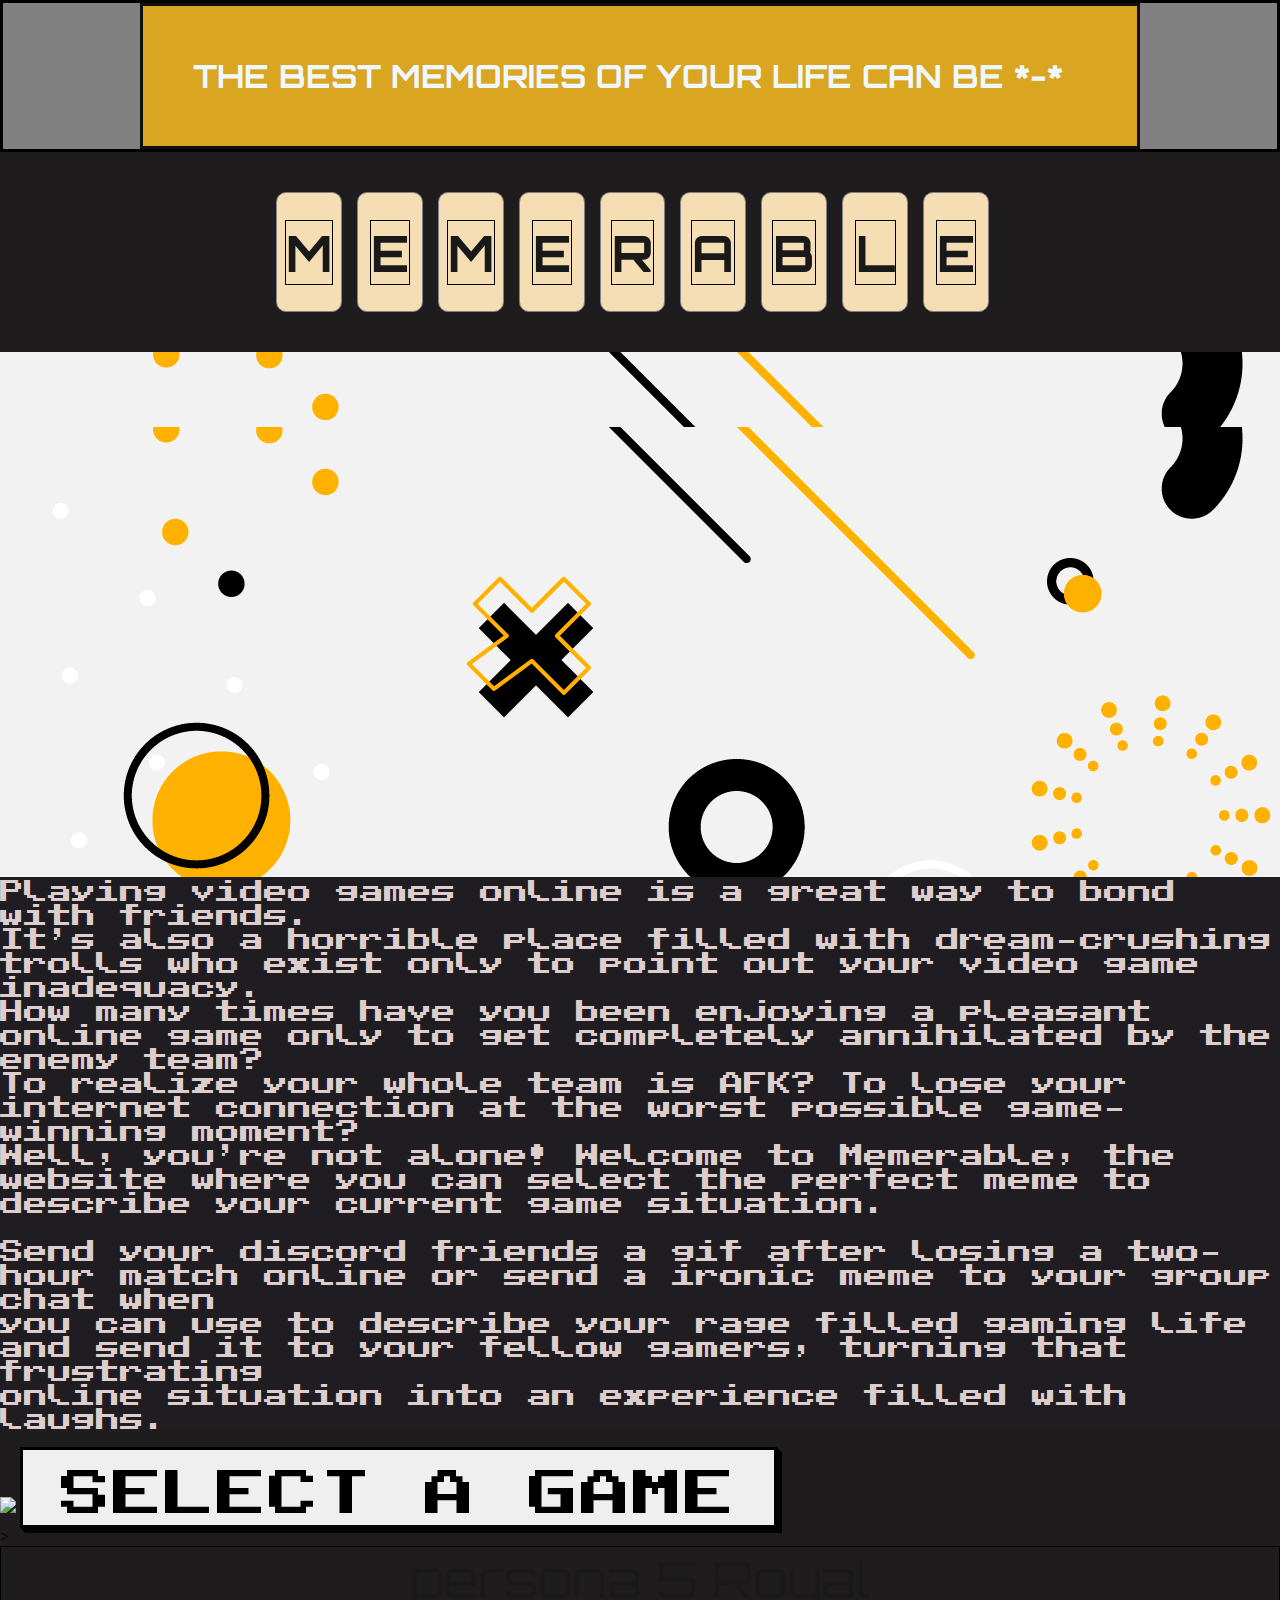
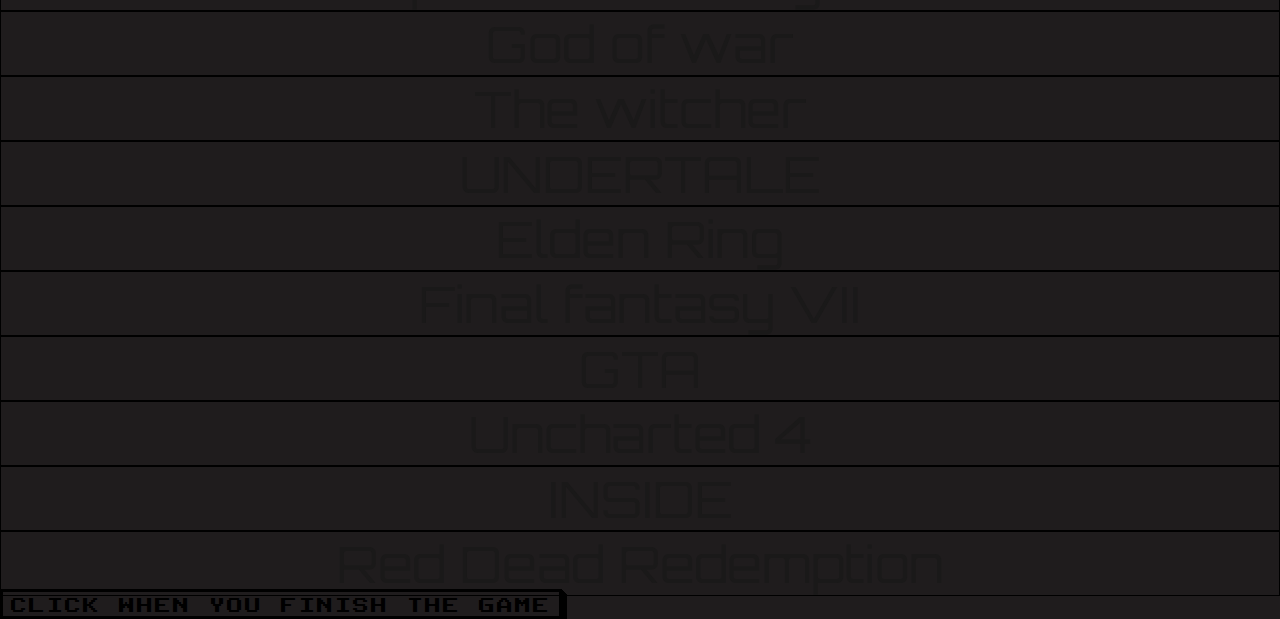
==== index.html @ d19f5b07 "css page 1" ====
<!DOCTYPE html>
<html lang="en">

<head>
    <meta charset="UTF-8">
    <meta http-equiv="X-UA-Compatible" content="IE=edge">
    <meta name="viewport" content="width=device-width, initial-scale=1.0">
    <title>Memerable</title>
    <link rel="stylesheet" href="https://cdn.jsdelivr.net/npm/foundation-sites@6.5.1/dist/css/foundation.min.css"
        integrity="sha256-1mcRjtAxlSjp6XJBgrBeeCORfBp/ppyX4tsvpQVCcpA= sha384-b5S5X654rX3Wo6z5/hnQ4GBmKuIJKMPwrJXn52ypjztlnDK2w9+9hSMBz/asy9Gw sha512-M1VveR2JGzpgWHb0elGqPTltHK3xbvu3Brgjfg4cg5ZNtyyApxw/45yHYsZ/rCVbfoO5MSZxB241wWq642jLtA=="
        crossorigin="anonymous">
    <link rel="reset" href="./Assets/CSS/reset.css">
    <link rel="stylesheet" href="./Assets/CSS/style.css">
    <style>
        @import url('https://fonts.googleapis.com/css2?family=Grape+Nuts&family=Nanum+Gothic+Coding&family=Orbitron&display=swap');
    </style>
</head>

<body>

    <!--Alejandra-->

    <header>
        <div class="inner-header">
            <h1 id="header-text">THE BEST MEMORIES OF YOUR LIFE CAN BE *-*</h1>

        </div>

        <div id="logo"></div>

    </header>

    <nav>
        <section class="flex-container">
            <div class="box">
                <li>M</li>
            </div>
            <div class="box">
                <li>E</li>
            </div>
            <div class="box">
                <li>M</li>
            </div>
            <div class="box">
                <li>E</li>
            </div>
            <div class="box">
                <li>R</li>
            </div>
            <div class="box">
                <li>A</li>
            </div>
            <div class="box">
                <li>B</li>
            </div>
            <div class="box">
                <li>L</li>
            </div>
            <div class="box">
                <li>E</li>
            </div>
        </section>


    </nav>



    <!--Header/quoet to live by-->
    <div class="grid-x" style="height: 75px;">
        <h5 class="cell auto"></h5>
    </div>

    <!-- diffent images of memes and diffrent quotes (change the images) change is not the same behavior as the las one-->
    <div class="grid-x expand-column-wrapper auto">
        <div class="column">
            <p class="expand-column-content" style="color: black;">Meme 1</p>
        </div>
        <div class="column">
            <p class="expand-column-content" style="color: black;">MEME 2</p>
        </div>
        <!--<div class="column">
            <p class="expand-column-content" style="color: black;">MEME 3</p>
        </div
        <div class="column">
            <p class="expand-column-content" style="color: BLACK;">MEME 4</p>
        </div-->
        <div class="column">
            <p class="expand-column-content" style="color: black;">MEME 5</p>
        </div>
    </div>

    <div class="introduction-container">
         <!--Explanation of the game-->

         <p align="left">Playing video games online is a great way to bond with friends. <br>
            It’s also a horrible place filled with dream-crushing trolls who exist only to point out your video game inadequacy. 
            <br>
            How many times have you been enjoying a pleasant online game only to get completely annihilated by the enemy team?
            <br> 
            To realize your whole team is AFK? To lose your internet connection at the worst possible game-winning moment? 
            <br>
            Well, you’re not alone! Welcome to Memerable, the website where you can select the perfect meme to describe your current game situation. <br>
            
            <br>
            Send your discord friends a gif after losing a two-hour match online or send a ironic meme to your group chat when <br>
            you can use to describe your rage filled gaming life and send it to your fellow gamers, turning that frustrating <br>
            online situation into an experience filled with laughs. </p>
    </div>  

    <br>




    <!--Bottom section where the image will be display, selecte the game and button to take you to the other html -->
    <div class="media-object stack-for-small">
        <div class="media-object-section">
            <div class="thumnail">
                <!--This is where the img will be display-->
                <div class="imgGame"></div>
                <img src="https://via.placeholder.com/650">
                <button type="button" class="hollow button" data-toggle="offCanvasRight1">Select a Game</button
            </div>
        </div>

        <div class="media-object-section">
            <!-- to select the game off-canvas-->

            >
            <div class="cell">
                <div class="off-canvas-wrapper">
                    <div class="off-canvas position-right" id="offCanvasRight1" data-off-canvas>
                        <!--List of games-->
                        <ul>
                            <li class="persona-5-Royal">persona 5 Royal</li>
                            <li class="God-of-war">God of war</li>
                            <li class="The-witcher">The witcher</li>
                            <li class="UNDERTALE">UNDERTALE</li>
                            <li class="Elden-Ring ">Elden Ring</li>
                            <li class="Final-fantasy VII">Final fantasy VII</li>
                            <li class="GTA">GTA</li>
                            <li class="Uncharted-4">Uncharted 4</li>
                            <li class="INSIDE">INSIDE</li>
                            <li class="Red-Dead-Redemption">Red Dead Redemption</li>
                        </ul>
                    </div>
                </div>
            </div>
           
            <!--Button to other Html-->
            <a class="button-small-expanded" clahref="#" href="page2.html">Click when you finish the game</a>
        </div>
    </div>




    <!--<img src="madcat.jpg" alt="A mad cat playing video games" width="128" height="128">-->

    <script src="./Assets/JS/memerable.js"></script>
</body>

</html>
---- Assets/CSS/style.css ----
*,
*:before,
*:after{
    padding: 0;
    margin: 0;
    box-sizing: border-box;

}
/*
img{
    border-radius: 50%;
    height: 130px;
    margin: -66px 0 22px 0;
    vertical-align: top;
    padding: 10px;
    
}*/

@font-face {
  font-family: myfont;
  src: url(../Fonts/PublicPixel-0W5Kv.ttf);

}
body{
  background-color: rgb(31, 28, 29);
  background-repeat: repeat;
  margin: 0;
  
}

header{
    display: flex;
    width: 100%;
    height: 100%;
    background-color:grey;
    border: black solid;
    
}

.inner-header{
    background-color: goldenrod;
    margin: auto;
    display: flex;
    height: 60%;
    width: 1000px;
    border: rgb(17, 16, 16) solid;
}
#header-text{
    color: aliceblue;
    font-family: orbitron;
    font-size: xx-large;
    flex-wrap: nowrap;
    display: flex;
    align-items: center;
    justify-content: space-evenly;
    margin: 50px;
    

}

#header:hover{
    color: aqua;

}

    li{
    color: rgb(26, 25, 25);
    font-family: orbitron;
    display: flex;
    align-items:center;
    justify-content: center;
    font-size: 50px;
    text-align: center;
    border: 1px solid black ;
    
}

li:hover{
    color: greenyellow;
}


  
  .background {
    width: 100vw;
    height: 100vh;
    background: #3E1E68;
  }
  
  .flex-container{
      display: flex;
      flex-direction: row;
      flex-wrap:nowrap;
      padding: 20px;
      width: 60%;
      margin: 20px 20%;
      justify-content: space-evenly;
      align-content: center;


  }

  .box{
      border: 1px solid #838087;
      background-color:wheat;
      color: black;
      font-family: orbitron;
      font-weight: bolder;
      width: 120px;
      height: 120px;
      text-align: center;
      display: flex;
      margin-right: 15px;
      border-radius:  10px;
      align-items: center;
      justify-content: center;


  }
 /*Alejandra*/

 
    
 

 .btn-begin-text{
     font-family: Nanum Gothic Coding;
     font-size: 30px;
     text-decoration: none;
     height: 20vh;
     width: 20%;
     height: 60%;
     background: none;
     display: flex;
     justify-content: center;
     
     margin: auto;
    height: none;
     border: 1px solid rgb(15, 14, 14);
     border-radius: 30px;
     padding: 10px;
     position: bottom;
    

 }

 #btn-begin {
    font-family: orbitron;
    font-size: x-large;
    margin-bottom: 2rem;
    text-align: left;
    align-items:left;
    margin: auto;
    height: 15vh;
    display: flex;
    align-items: center;
  
    font-weight: bolder;
    text-align: center;
    display: flex;
    margin-right: 40px;
    border-radius:  40px;
    border: 1px  black;
  
    position: inherit;
   
   
 }
 
a{
    color: rgb(20, 18, 18);
}
/*Alejandra*/

.product-feature-section-headline1 {
    font-family: orbitron;
    font-size: xx-large;
    margin-bottom: 2rem;
    text-align: left;
    align-items:left;
    margin: auto;
    height: 15vh;
    display: flex;
    align-items: center;
  
    font-weight: bolder;
    text-align: center;
    display: flex;
    margin-right: 40px;
    border-radius:  40px;
    border: 0.5px solid black;
    padding: 10px;
   
    
  }

  .button-rounded-hover {
    border: 0;
    border-radius: 12px;
    padding: 2rem 3rem;
    text-transform: uppercase;
    position: relative;
    overflow: hidden;
    font-size: 1rem;
    letter-spacing: 2px;
    transition: all 0.35s ease;
    -webkit-transform: translateZ(0);
            transform: translateZ(0);
  }

  .button-rounded-hover:before {
    border: 1px solid #838087;
    background-color:wheat;
    color: pink;
    font-family: Nanum Gothic Coding;
    font-weight: bolder;
    width: 120px;
    height: 120px;
    text-align: center;
    display: flex;
    margin-right: 15px;
    border-radius:  10px;
    align-items: center;
    justify-content: center;
  }
           
  
  .button-rounded-hover:after {
    position: absolute;
    top: 0px;
    bottom: 0px;
    left: 0px;
    right: 0px;
    border: 10px floralwhite;
    content: '';
    border-radius: 10px;
    
  }

  .button-rounded-hover:hover:after{
    content: "";
    position: absolute;
    background-color: rgb(215, 205, 212);
    height: 3px;
    width: 100%;
    left: 0;
    bottom: -10px;
    transition: 0.3s;

  } /*Alejandra*/

  
  
  .button-rounded-hover:hover,
  .button-rounded-hover:focus {
    background-color: rgb(18, 16, 16);
  }
  
  .button-rounded-hover:hover::before,
  .button-rounded-hover:focus::before {
    -webkit-transform: translateX(0%);
        -ms-transform: translateX(0%);
            transform: translateX(0%);
    opacity: 0.25;
  }
  
  
.product-feature-section {
    padding: 5rem;
    
  }
  
  .product-feature-section-outer {
    display: -webkit-flex;
    display: -ms-flexbox;
    display: flex;
    max-width: 100%;
    margin: 0 auto;
    -webkit-flex-direction: column;
        -ms-flex-direction: column;
            flex-direction: column;
  }
  
  @media print, screen and (min-width: 40em) {
    .product-feature-section-outer {
      max-width: 75%;
    }
  
 }
  .product-feature-section-headline {
    font-family: orbitron;
    font-size: xx-large;
    margin-bottom: 2rem;
    text-align: left;
    align-items:left;
    margin: auto;
    height: 15vh;
    display: flex;
    align-items: center;
  
    font-weight: bolder;
    text-align: center;
    display: flex;
    margin-right: 40px;
    border-radius:  40px;
    border: 0.5px solid black;
    padding: 10px;
   
    
  }

  .product-feature-section-feature {
    display: -webkit-flex;
    display: -ms-flexbox;
    display: flex;
    -webkit-align-items: flex-start;
        -ms-flex-align: start;
            align-items: flex-start;
    padding: 1rem;
    -webkit-flex: 1 0 50%;
        -ms-flex: 1 0 50%;
            flex: 1 0 50%;
    -webkit-justify-content: flex-start;
        -ms-flex-pack: start;
            justify-content: flex-start;
    -webkit-flex-direction: column;
        -ms-flex-direction: column;
            flex-direction: column;
        
        
        
        
        }


        .button-rounded-hover {
            border: 0;
            border-radius: 12px;
            padding: 2rem 3rem;
            text-transform: uppercase;
            position: relative;
            overflow: hidden;
            font-size: 1rem;
            letter-spacing: 2px;
            transition: all 0.35s ease;
            -webkit-transform: translateZ(0);
                    transform: translateZ(0);
          }
          
          .button-rounded-hover:before {
            border: 1px solid #838087;
            background-color:wheat;
            color: pink;
            font-family: Nanum Gothic Coding;
            font-weight: bolder;
            width: 120px;
            height: 120px;
            text-align: center;
            display: flex;
            margin-right: 15px;
            border-radius:  10px;
            align-items: center;
            justify-content: center;
          }
                   
          
          
          .button-rounded-hover:after {
            position: absolute;
            top: 0px;
            bottom: 0px;
            left: 0px;
            right: 0px;
            border: 10px floralwhite;
            content: '';
            border-radius: 10px;
            
          }
        
          .button-rounded-hover:hover:after{
            content: "";
            position: absolute;
            background-color: rgb(215, 205, 212);
            height: 3px;
            width: 100%;
            left: 0;
            bottom: -10px;
            transition: 0.3s;
        
          } /*Alejandra*/
        
          
          
          .button-rounded-hover:hover,
          .button-rounded-hover:focus {
            background-color: rgb(18, 16, 16);
          }
          
          .button-rounded-hover:hover::before,
          .button-rounded-hover:focus::before {
            -webkit-transform: translateX(0%);
                -ms-transform: translateX(0%);
                    transform: translateX(0%);
            opacity: 0.25;
          }
          
          
        .product-feature-section {
            padding: 5rem;
            
          }
          
          .product-feature-section-outer {
            display: -webkit-flex;
            display: -ms-flexbox;
            display: flex;
            max-width: 100%;
            margin: 0 auto;
            -webkit-flex-direction: column;
                -ms-flex-direction: column;
                    flex-direction: column;
          }
          
          @media print, screen and (min-width: 40em) {
            .product-feature-section-outer {
              max-width: 75%;
            }
          
         }
          .product-feature-section-headline {
            font-family: orbitron;
            font-size: xx-large;
            margin-bottom: 2rem;
            text-align: left;
            align-items:left;
            margin: auto;
            height: 15vh;
            display: flex;
            align-items: center;
          
            font-weight: bolder;
            text-align: center;
            display: flex;
            margin-right: 40px;
            border-radius:  40px;
            border: 0.5px solid black;
            padding: 10px;
           
            
          }
          
          /*.product-feature-section-inner {
            display: -webkit-flex;
            display: -ms-flexbox;
            display: flex;
            -webkit-flex-wrap: wrap;
                -ms-flex-wrap: wrap;
                    flex-wrap: wrap;
            -webkit-justify-content: center;
                -ms-flex-pack: center;
                    justify-content: center;
          }*/ /*Alejandra*/
          
          .product-feature-section-feature {
            display: -webkit-flex;
            display: -ms-flexbox;
            display: flex;
            -webkit-align-items: flex-start;
                -ms-flex-align: start;
                    align-items: flex-start;
            padding: 1rem;
            -webkit-flex: 1 0 50%;
                -ms-flex: 1 0 50%;
                    flex: 1 0 50%;
            -webkit-justify-content: flex-start;
                -ms-flex-pack: start;
                    justify-content: flex-start;
            -webkit-flex-direction: column;
                -ms-flex-direction: column;
                    flex-direction: column;
          }
          
          /*.product-feature-section-feature.top-left {
            border-right: 1px solid goldenrod;
            border-bottom: 1px solid goldenrod;
          }
          
          .product-feature-section-feature.top-right {
            border-bottom: 1px solid goldenrod;
          }
          
          .product-feature-section-feature.bottom-left {
            border-right: 1px solid goldenrod;
          }*/ /*Alejandra*/
          
          .product-feature-section-feature .feature-title {
            margin-bottom: 0;
            line-height: 16px;
            font-size: 20rem;
          }
          
          .product-feature-section-feature .feature-desc {
            margin-bottom: 0;
          }
          
          .product-feature-section-feature .fa {
            margin-right: 1.25rem;
            font-size: 2rem;
          }
          
          @media print, screen and (min-width: 40em) {
            .product-feature-section-feature {
              padding: 2rem;
              -webkit-flex: 1 0 50%;
                  -ms-flex: 1 0 50%;
                      flex: 1 0 50%;
              -webkit-justify-content: flex-start;
                  -ms-flex-pack: start;
                      justify-content: flex-start;
              -webkit-flex-direction: row;
                  -ms-flex-direction: row;
                      flex-direction: row;
            }
          }
          
         
          
          .text-button{
            font-family: Nanum Gothic Coding;
            font-size: 30px;
            text-align: center;
            margin: 4px 10px;
            
          }
        /*
         #cat-img{
           
           border-radius: 50%;
           height: 130px;
           margin: -66px 0 22px 0;
           vertical-align: top;
           padding: 10px;
           
         }*/
         
          

  
/* expanding hover colums */

.expand-column-wrapper {
  height: 50vh;
  max-width: 100%;
}

.expand-column-wrapper .column {
  padding: 1rem;
  transition: all 0.5s ease-in-out;
  display: -webkit-flex;
  display: -ms-flexbox;
  display: flex;
  -webkit-align-items: center;
      -ms-flex-align: center;
          align-items: center;
  -webkit-justify-content: center;
      -ms-flex-pack: center;
          justify-content: center;
}

.expand-column-wrapper .column:hover {
  -webkit-flex-basis: 40%;
      -ms-flex-preferred-size: 40%;
          flex-basis: 40%;
}

.expand-column-wrapper .column:hover .expand-column-content {
  opacity: 1;
}

.expand-column-wrapper .expand-column-content {
  color: #fefefe;
  font-weight: bold;
  opacity: 0;
  transition: all 0.5s ease-in-out;
}

@media screen and (max-width: 39.9375em) {
  .expand-column-wrapper {
    -webkit-flex-direction: column;
        -ms-flex-direction: column;
            flex-direction: column;
  }
}

.grid-x {
 
  size: 10px;
  background-image: url(../Images/3506328.jpg);
  justify-content:space-around;
}

.expand-column-wrapper .column:nth-of-type(1) {
  background: url("https://media4.giphy.com/media/kC5QpJdTycS0pLOTVN/giphy.gif?cid=ecf05e47rfqb63o8kizlgjhi0l0vjt71y5bh1sydjo5qasuw&rid=giphy.gif&ct=s") center center no-repeat;
  height: 50vh;
  background-size: cover;
  padding: 5%;
  
  
}

.expand-column-wrapper .column:nth-of-type(2) {
  background: url("https://media4.giphy.com/media/0iTtULi8IsCctlQVrp/giphy.gif?cid=ecf05e474dae6j1s20wbo76upnhwe6itq8eoi2b65uzki6i9&rid=giphy.gif&ct=") center center no-repeat;
  height: 50vh;
  background-size: cover;
  padding: 5%;
  
}

.expand-column-wrapper .column:nth-of-type(3) {
  background: url("https://media4.giphy.com/media/kC5QpJdTycS0pLOTVN/giphy.gif?cid=ecf05e47rfqb63o8kizlgjhi0l0vjt71y5bh1sydjo5qasuw&rid=giphy.gif&ct=s") center center no-repeat;
  height: 50vh;
  background-size: cover;
  padding: 5%;
}

.expand-column-wrapper .column:nth-of-type(4) {
  background: url("https://media4.giphy.com/media/0iTtULi8IsCctlQVrp/giphy.gif?cid=ecf05e474dae6j1s20wbo76upnhwe6itq8eoi2b65uzki6i9&rid=giphy.gif&ct=s") center center no-repeat;
  height: 50vh;
  background-size: cover;
  padding: 5%;
}

.expand-column-wrapper .column:nth-of-type(5) {
  background: url("https://media4.giphy.com/media/kC5QpJdTycS0pLOTVN/giphy.gif?cid=ecf05e47rfqb63o8kizlgjhi0l0vjt71y5bh1sydjo5qasuw&rid=giphy.gif&ct=s") center center no-repeat;
  height: 50vh;
  background-size: cover;
  
  padding: 5%;
  
}


.introduction-container{
  font-family: myfont;
  color: #ddcdcd;
  background-color: #1f1c22;
  justify-content: center;
  font-size: x-large;

}




/* CSS "SELECT A GAME" btn*/
.hollow {
  font-family: myfont;
  font-size: 50px;
  letter-spacing: 2px;
  text-decoration: none;
  text-transform: uppercase;
  color: #000;
  cursor: pointer;
  border: 3px solid;
  padding: 0.25em 0.5em;
  box-shadow: 1px 1px 0px 0px, 2px 2px 0px 0px, 3px 3px 0px 0px, 4px 4px 0px 0px, 5px 5px 0px 0px;
  position: relative;
  user-select: none;
  -webkit-user-select: none;
  touch-action: manipulation;
}

.hollow:active {
  box-shadow: 0px 0px 0px 0px;
  top: 5px;
  left: 5px;
}

@media (min-width: 768px) {
  .hollow  {
    padding: 0.25em 0.75em;
  }
}

.button-small-expanded {
  font-family: myfont;
  font-size: 16px;
  letter-spacing: 2px;
  text-decoration: none;
  text-transform: uppercase;
  color: #000;
  cursor: pointer;
  border: 3px solid;
  padding: 0.25em 0.5em;
  box-shadow: 1px 1px 0px 0px, 2px 2px 0px 0px, 3px 3px 0px 0px, 4px 4px 0px 0px, 5px 5px 0px 0px;
  position: relative;
  user-select: none;
  -webkit-user-select: none;
  touch-action: manipulation;
}

.hollow:active {
  box-shadow: 0px 0px 0px 0px;
  top: 5px;
  left: 5px;
}

@media (min-width: 768px) {
  .hollow  {
    padding: 0.25em 0.75em;
  }
}
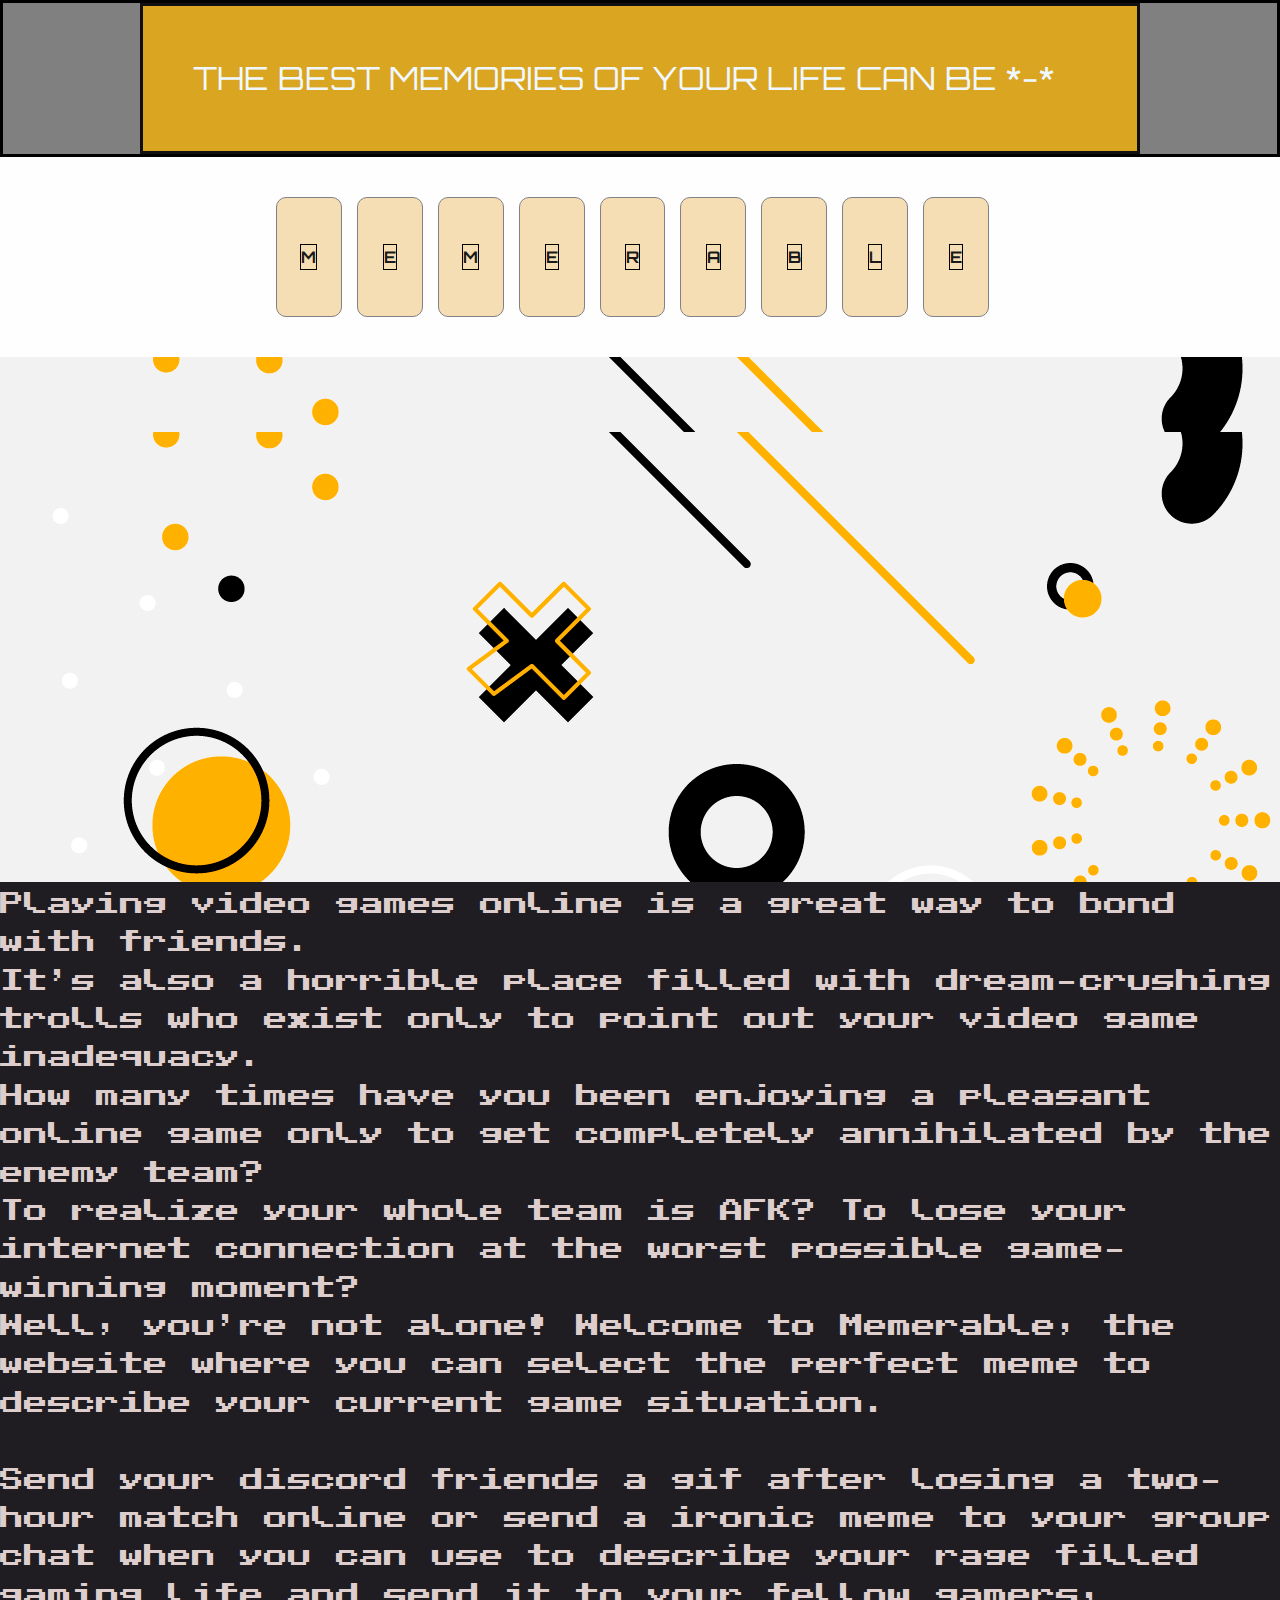
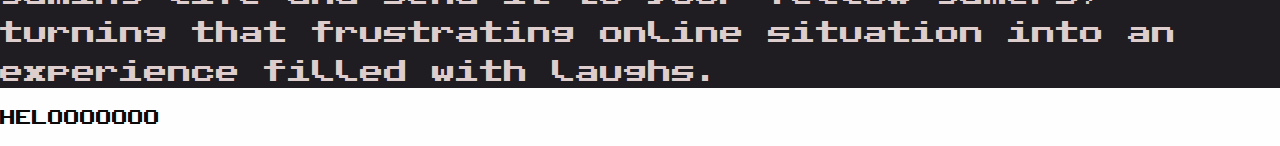
==== commit 64c03a7d: "changing the page 1HTML" ====
--- a/index.html
+++ b/index.html
@@ -6,11 +6,9 @@
     <meta http-equiv="X-UA-Compatible" content="IE=edge">
     <meta name="viewport" content="width=device-width, initial-scale=1.0">
     <title>Memerable</title>
-    <link rel="stylesheet" href="https://cdn.jsdelivr.net/npm/foundation-sites@6.5.1/dist/css/foundation.min.css"
-        integrity="sha256-1mcRjtAxlSjp6XJBgrBeeCORfBp/ppyX4tsvpQVCcpA= sha384-b5S5X654rX3Wo6z5/hnQ4GBmKuIJKMPwrJXn52ypjztlnDK2w9+9hSMBz/asy9Gw sha512-M1VveR2JGzpgWHb0elGqPTltHK3xbvu3Brgjfg4cg5ZNtyyApxw/45yHYsZ/rCVbfoO5MSZxB241wWq642jLtA=="
-        crossorigin="anonymous">
     <link rel="reset" href="./Assets/CSS/reset.css">
     <link rel="stylesheet" href="./Assets/CSS/style.css">
+    <link rel="stylesheet" href="./Assets/CSS/Foundationcss/foundation.css">
     <style>
         @import url('https://fonts.googleapis.com/css2?family=Grape+Nuts&family=Nanum+Gothic+Coding&family=Orbitron&display=swap');
     </style>
@@ -23,11 +21,8 @@
     <header>
         <div class="inner-header">
             <h1 id="header-text">THE BEST MEMORIES OF YOUR LIFE CAN BE *-*</h1>
-
         </div>
-
         <div id="logo"></div>
-
     </header>
 
     <nav>
@@ -60,8 +55,6 @@
                 <li>E</li>
             </div>
         </section>
-
-
     </nav>
 
 
@@ -74,19 +67,13 @@
     <!-- diffent images of memes and diffrent quotes (change the images) change is not the same behavior as the las one-->
     <div class="grid-x expand-column-wrapper auto">
         <div class="column">
-            <p class="expand-column-content" style="color: black;">Meme 1</p>
+            <p class="expand-column-content" style="color: black;"></p>
         </div>
         <div class="column">
-            <p class="expand-column-content" style="color: black;">MEME 2</p>
+            <p class="expand-column-content" style="color: black;"></p>
         </div>
-        <!--<div class="column">
-            <p class="expand-column-content" style="color: black;">MEME 3</p>
-        </div
         <div class="column">
-            <p class="expand-column-content" style="color: BLACK;">MEME 4</p>
-        </div-->
-        <div class="column">
-            <p class="expand-column-content" style="color: black;">MEME 5</p>
+            <p class="expand-column-content" style="color: black;"></p>
         </div>
     </div>
 
@@ -103,62 +90,24 @@
             Well, you’re not alone! Welcome to Memerable, the website where you can select the perfect meme to describe your current game situation. <br>
             
             <br>
-            Send your discord friends a gif after losing a two-hour match online or send a ironic meme to your group chat when <br>
-            you can use to describe your rage filled gaming life and send it to your fellow gamers, turning that frustrating <br>
+            Send your discord friends a gif after losing a two-hour match online or send a ironic meme to your group chat when 
+            you can use to describe your rage filled gaming life and send it to your fellow gamers, turning that frustrating 
             online situation into an experience filled with laughs. </p>
     </div>  
 
-    <br>
+   
+    <p style="font-family: myfont;">HELOOOOOOO</p>
+
+
+        
 
 
 
 
-    <!--Bottom section where the image will be display, selecte the game and button to take you to the other html -->
-    <div class="media-object stack-for-small">
-        <div class="media-object-section">
-            <div class="thumnail">
-                <!--This is where the img will be display-->
-                <div class="imgGame"></div>
-                <img src="https://via.placeholder.com/650">
-                <button type="button" class="hollow button" data-toggle="offCanvasRight1">Select a Game</button
-            </div>
-        </div>
+    <script src="./Assets/JS/vendor/jquery.js"></script>
+    <script src="./Assets/JS/vendor/what-input.js"></script>
+    <script src="./Assets/JS/vendor/foundation.js"></script> 
+    <script src="./Assets/JS/memerable.js"></script>
 
-        <div class="media-object-section">
-            <!-- to select the game off-canvas-->
-
-            >
-            <div class="cell">
-                <div class="off-canvas-wrapper">
-                    <div class="off-canvas position-right" id="offCanvasRight1" data-off-canvas>
-                        <!--List of games-->
-                        <ul>
-                            <li class="persona-5-Royal">persona 5 Royal</li>
-                            <li class="God-of-war">God of war</li>
-                            <li class="The-witcher">The witcher</li>
-                            <li class="UNDERTALE">UNDERTALE</li>
-                            <li class="Elden-Ring ">Elden Ring</li>
-                            <li class="Final-fantasy VII">Final fantasy VII</li>
-                            <li class="GTA">GTA</li>
-                            <li class="Uncharted-4">Uncharted 4</li>
-                            <li class="INSIDE">INSIDE</li>
-                            <li class="Red-Dead-Redemption">Red Dead Redemption</li>
-                        </ul>
-                    </div>
-                </div>
-            </div>
-           
-            <!--Button to other Html-->
-            <a class="button-small-expanded" clahref="#" href="page2.html">Click when you finish the game</a>
-        </div>
-    </div>
-
-
-
-
-    <!--<img src="madcat.jpg" alt="A mad cat playing video games" width="128" height="128">-->
-
-    <script src="./Assets/JS/memerable.js"></script>
 </body>
-
 </html>--- a/Assets/CSS/style.css
+++ b/Assets/CSS/style.css
@@ -6,15 +6,6 @@
     box-sizing: border-box;
 
 }
-/*
-img{
-    border-radius: 50%;
-    height: 130px;
-    margin: -66px 0 22px 0;
-    vertical-align: top;
-    padding: 10px;
-    
-}*/
 
 @font-face {
   font-family: myfont;
@@ -118,10 +109,6 @@
 
   }
  /*Alejandra*/
-
- 
-    
- 
 
  .btn-begin-text{
      font-family: Nanum Gothic Coding;
@@ -249,8 +236,6 @@
 
   } /*Alejandra*/
 
-  
-  
   .button-rounded-hover:hover,
   .button-rounded-hover:focus {
     background-color: rgb(18, 16, 16);
@@ -449,17 +434,7 @@
             
           }
           
-          /*.product-feature-section-inner {
-            display: -webkit-flex;
-            display: -ms-flexbox;
-            display: flex;
-            -webkit-flex-wrap: wrap;
-                -ms-flex-wrap: wrap;
-                    flex-wrap: wrap;
-            -webkit-justify-content: center;
-                -ms-flex-pack: center;
-                    justify-content: center;
-          }*/ /*Alejandra*/
+    
           
           .product-feature-section-feature {
             display: -webkit-flex;
@@ -480,18 +455,6 @@
                     flex-direction: column;
           }
           
-          /*.product-feature-section-feature.top-left {
-            border-right: 1px solid goldenrod;
-            border-bottom: 1px solid goldenrod;
-          }
-          
-          .product-feature-section-feature.top-right {
-            border-bottom: 1px solid goldenrod;
-          }
-          
-          .product-feature-section-feature.bottom-left {
-            border-right: 1px solid goldenrod;
-          }*/ /*Alejandra*/
           
           .product-feature-section-feature .feature-title {
             margin-bottom: 0;
@@ -532,18 +495,7 @@
             margin: 4px 10px;
             
           }
-        /*
-         #cat-img{
-           
-           border-radius: 50%;
-           height: 130px;
-           margin: -66px 0 22px 0;
-           vertical-align: top;
-           padding: 10px;
-           
-         }*/
-         
-          
+      
 
   
 /* expanding hover colums */
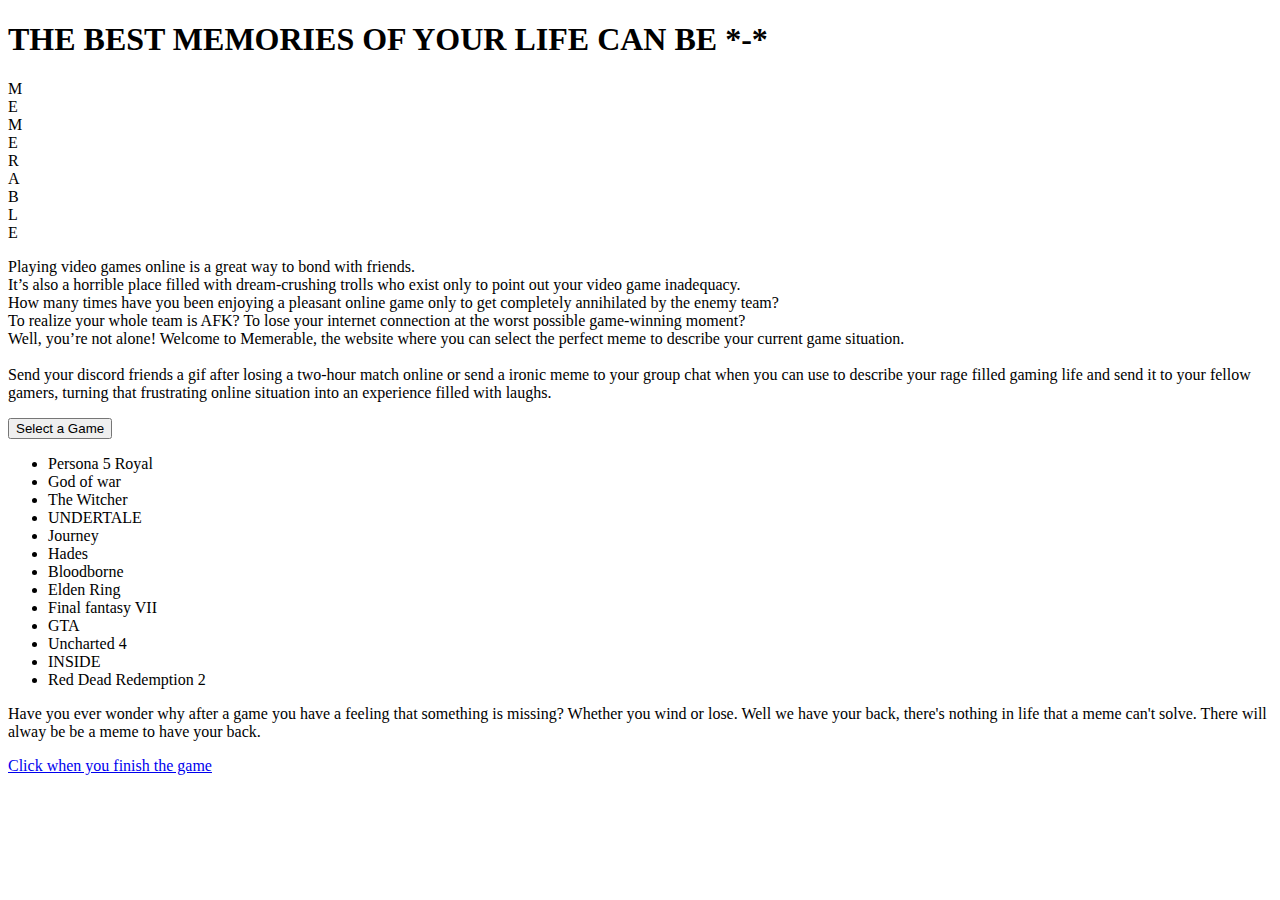
==== commit 783eb14a: "added foundation css/js" ====
--- a/index.html
+++ b/index.html
@@ -1,12 +1,12 @@
 <!DOCTYPE html>
-<html lang="en">
+<html class="no-js" lang="en" dir="ltr">
 
 <head>
     <meta charset="UTF-8">
     <meta http-equiv="X-UA-Compatible" content="IE=edge">
     <meta name="viewport" content="width=device-width, initial-scale=1.0">
     <title>Memerable</title>
-    <link rel="reset" href="./Assets/CSS/reset.css">
+    <!--<link rel="reset" href="./Assets/CSS/reset.css">-->
     <link rel="stylesheet" href="./Assets/CSS/style.css">
     <link rel="stylesheet" href="./Assets/CSS/Foundationcss/foundation.css">
     <style>
@@ -58,12 +58,6 @@
     </nav>
 
 
-
-    <!--Header/quoet to live by-->
-    <div class="grid-x" style="height: 75px;">
-        <h5 class="cell auto"></h5>
-    </div>
-
     <!-- diffent images of memes and diffrent quotes (change the images) change is not the same behavior as the las one-->
     <div class="grid-x expand-column-wrapper auto">
         <div class="column">
@@ -95,8 +89,45 @@
             online situation into an experience filled with laughs. </p>
     </div>  
 
-   
-    <p style="font-family: myfont;">HELOOOOOOO</p>
+     <!--Bottom section where the image will be display, selecte the game and button to take you to the other html -->
+  <div class="media-object stack-for-small">
+    <div class="media-object-section">
+      <div class="thumnail">
+        <!--This is where the img will be display-->
+        <div class="imgGame"></div>
+        <!--img  src="https://via.placeholder.com/500"-->
+      </div>
+    </div>
+    <div class="media-object-section">
+      <!-- to select the game off-canvas-->
+      <button type="button" class="hollow button" data-toggle="offCanvasRight1">Select a Game</button>
+      <div class="cell">
+        <div class="off-canvas-wrapper">
+          <div class="off-canvas position-right" id="offCanvasRight1" data-off-canvas>
+            <!--List of games-->
+            <ul id="game-list" >
+              <li game-id="41406">Persona 5 Royal</li>
+              <li game-id="13435">God of war</li>
+              <li game-id="1467">The Witcher</li>
+              <li game-id="19660">UNDERTALE</li>
+              <li game-id="9250">Journey</li>
+              <li game-id="92187">Hades</li>
+              <li game-id="4032">Bloodborne</li>
+              <li game-id="41914">Elden Ring</li>
+              <li game-id="10752">Final fantasy VII</li>
+              <li game-id="4061">GTA</li>
+              <li game-id="4223">Uncharted 4</li>
+              <li game-id="14543">INSIDE</li>
+              <li game-id="15252">Red Dead Redemption 2</li>
+            </ul>
+          </div>
+        </div>
+      </div>
+      <!--Explanation of the game-->
+      <p>Have you ever wonder why after a game you have a feeling that something is missing? Whether you wind or lose. Well we have your back, there's nothing in life that a meme can't solve. There will alway be be a meme to have your back. </p>
+      <a class="button small expanded bottom" href="page2v2.html">Click when you finish the game</a>
+    </div>
+  </div>    
 
 
         
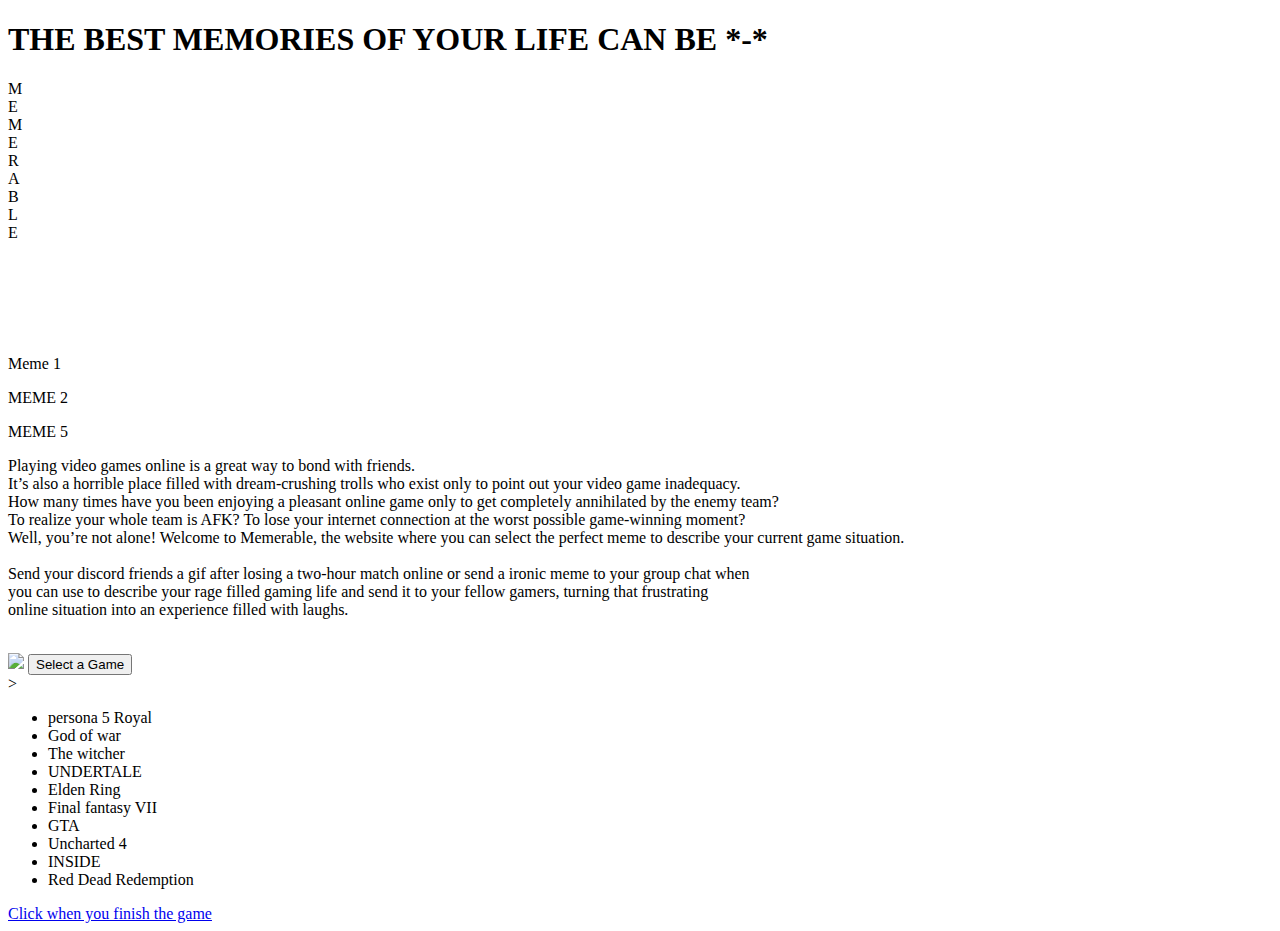
==== commit da15921d: "testing" ====
--- a/index.html
+++ b/index.html
@@ -1,14 +1,16 @@
 <!DOCTYPE html>
-<html class="no-js" lang="en" dir="ltr">
+<html lang="en">
 
 <head>
     <meta charset="UTF-8">
     <meta http-equiv="X-UA-Compatible" content="IE=edge">
     <meta name="viewport" content="width=device-width, initial-scale=1.0">
     <title>Memerable</title>
-    <!--<link rel="reset" href="./Assets/CSS/reset.css">-->
+    <link rel="stylesheet" href="https://cdn.jsdelivr.net/npm/foundation-sites@6.5.1/dist/css/foundation.min.css"
+        integrity="sha256-1mcRjtAxlSjp6XJBgrBeeCORfBp/ppyX4tsvpQVCcpA= sha384-b5S5X654rX3Wo6z5/hnQ4GBmKuIJKMPwrJXn52ypjztlnDK2w9+9hSMBz/asy9Gw sha512-M1VveR2JGzpgWHb0elGqPTltHK3xbvu3Brgjfg4cg5ZNtyyApxw/45yHYsZ/rCVbfoO5MSZxB241wWq642jLtA=="
+        crossorigin="anonymous">
+    <link rel="reset" href="./Assets/CSS/reset.css">
     <link rel="stylesheet" href="./Assets/CSS/style.css">
-    <link rel="stylesheet" href="./Assets/CSS/Foundationcss/foundation.css">
     <style>
         @import url('https://fonts.googleapis.com/css2?family=Grape+Nuts&family=Nanum+Gothic+Coding&family=Orbitron&display=swap');
     </style>
@@ -21,8 +23,11 @@
     <header>
         <div class="inner-header">
             <h1 id="header-text">THE BEST MEMORIES OF YOUR LIFE CAN BE *-*</h1>
+
         </div>
+
         <div id="logo"></div>
+
     </header>
 
     <nav>
@@ -55,19 +60,33 @@
                 <li>E</li>
             </div>
         </section>
+
+
     </nav>
 
+
+
+    <!--Header/quoet to live by-->
+    <div class="grid-x" style="height: 75px;">
+        <h5 class="cell auto"></h5>
+    </div>
 
     <!-- diffent images of memes and diffrent quotes (change the images) change is not the same behavior as the las one-->
     <div class="grid-x expand-column-wrapper auto">
         <div class="column">
-            <p class="expand-column-content" style="color: black;"></p>
+            <p class="expand-column-content" style="color: black;">Meme 1</p>
         </div>
         <div class="column">
-            <p class="expand-column-content" style="color: black;"></p>
+            <p class="expand-column-content" style="color: black;">MEME 2</p>
         </div>
+        <!--<div class="column">
+            <p class="expand-column-content" style="color: black;">MEME 3</p>
+        </div
         <div class="column">
-            <p class="expand-column-content" style="color: black;"></p>
+            <p class="expand-column-content" style="color: BLACK;">MEME 4</p>
+        </div-->
+        <div class="column">
+            <p class="expand-column-content" style="color: black;">MEME 5</p>
         </div>
     </div>
 
@@ -84,61 +103,63 @@
             Well, you’re not alone! Welcome to Memerable, the website where you can select the perfect meme to describe your current game situation. <br>
             
             <br>
-            Send your discord friends a gif after losing a two-hour match online or send a ironic meme to your group chat when 
-            you can use to describe your rage filled gaming life and send it to your fellow gamers, turning that frustrating 
+            Send your discord friends a gif after losing a two-hour match online or send a ironic meme to your group chat when <br>
+            you can use to describe your rage filled gaming life and send it to your fellow gamers, turning that frustrating <br>
             online situation into an experience filled with laughs. </p>
     </div>  
 
-     <!--Bottom section where the image will be display, selecte the game and button to take you to the other html -->
-  <div class="media-object stack-for-small">
-    <div class="media-object-section">
-      <div class="thumnail">
-        <!--This is where the img will be display-->
-        <div class="imgGame"></div>
-        <!--img  src="https://via.placeholder.com/500"-->
-      </div>
-    </div>
-    <div class="media-object-section">
-      <!-- to select the game off-canvas-->
-      <button type="button" class="hollow button" data-toggle="offCanvasRight1">Select a Game</button>
-      <div class="cell">
-        <div class="off-canvas-wrapper">
-          <div class="off-canvas position-right" id="offCanvasRight1" data-off-canvas>
-            <!--List of games-->
-            <ul id="game-list" >
-              <li game-id="41406">Persona 5 Royal</li>
-              <li game-id="13435">God of war</li>
-              <li game-id="1467">The Witcher</li>
-              <li game-id="19660">UNDERTALE</li>
-              <li game-id="9250">Journey</li>
-              <li game-id="92187">Hades</li>
-              <li game-id="4032">Bloodborne</li>
-              <li game-id="41914">Elden Ring</li>
-              <li game-id="10752">Final fantasy VII</li>
-              <li game-id="4061">GTA</li>
-              <li game-id="4223">Uncharted 4</li>
-              <li game-id="14543">INSIDE</li>
-              <li game-id="15252">Red Dead Redemption 2</li>
-            </ul>
-          </div>
-        </div>
-      </div>
-      <!--Explanation of the game-->
-      <p>Have you ever wonder why after a game you have a feeling that something is missing? Whether you wind or lose. Well we have your back, there's nothing in life that a meme can't solve. There will alway be be a meme to have your back. </p>
-      <a class="button small expanded bottom" href="page2v2.html">Click when you finish the game</a>
-    </div>
-  </div>    
-
-
-        
+    <br>
 
 
 
 
-    <script src="./Assets/JS/vendor/jquery.js"></script>
-    <script src="./Assets/JS/vendor/what-input.js"></script>
-    <script src="./Assets/JS/vendor/foundation.js"></script> 
+    <!--Bottom section where the image will be display, selecte the game and button to take you to the other html -->
+    <div class="media-object stack-for-small">
+        <div class="media-object-section">
+            <div class="thumnail">
+                <!--This is where the img will be display-->
+                <div class="imgGame"></div>
+                <img src="https://via.placeholder.com/650">
+                <button type="button" class="hollow button" data-toggle="offCanvasRight1">Select a Game</button
+            </div>
+        </div>
+
+        <div class="media-object-section">
+            <!-- to select the game off-canvas-->
+
+            >
+            <div class="cell">
+                <div class="off-canvas-wrapper">
+                    <div class="off-canvas position-right" id="offCanvasRight1" data-off-canvas>
+                        <!--List of games-->
+                        <ul>
+                            <li class="persona-5-Royal">persona 5 Royal</li>
+                            <li class="God-of-war">God of war</li>
+                            <li class="The-witcher">The witcher</li>
+                            <li class="UNDERTALE">UNDERTALE</li>
+                            <li class="Elden-Ring ">Elden Ring</li>
+                            <li class="Final-fantasy VII">Final fantasy VII</li>
+                            <li class="GTA">GTA</li>
+                            <li class="Uncharted-4">Uncharted 4</li>
+                            <li class="INSIDE">INSIDE</li>
+                            <li class="Red-Dead-Redemption">Red Dead Redemption</li>
+                        </ul>
+                    </div>
+                </div>
+            </div>
+           
+            <!--Button to other Html-->
+            <a class="button-small-expanded" clahref="#" href="page2.html">Click when you finish the game</a>
+        </div>
+    </div>
+
+
+
+
+    <!--<img src="madcat.jpg" alt="A mad cat playing video games" width="128" height="128">-->
+
     <script src="./Assets/JS/memerable.js"></script>
+    <script src="gameapi.js"></script>
+</body>
 
-</body>
 </html>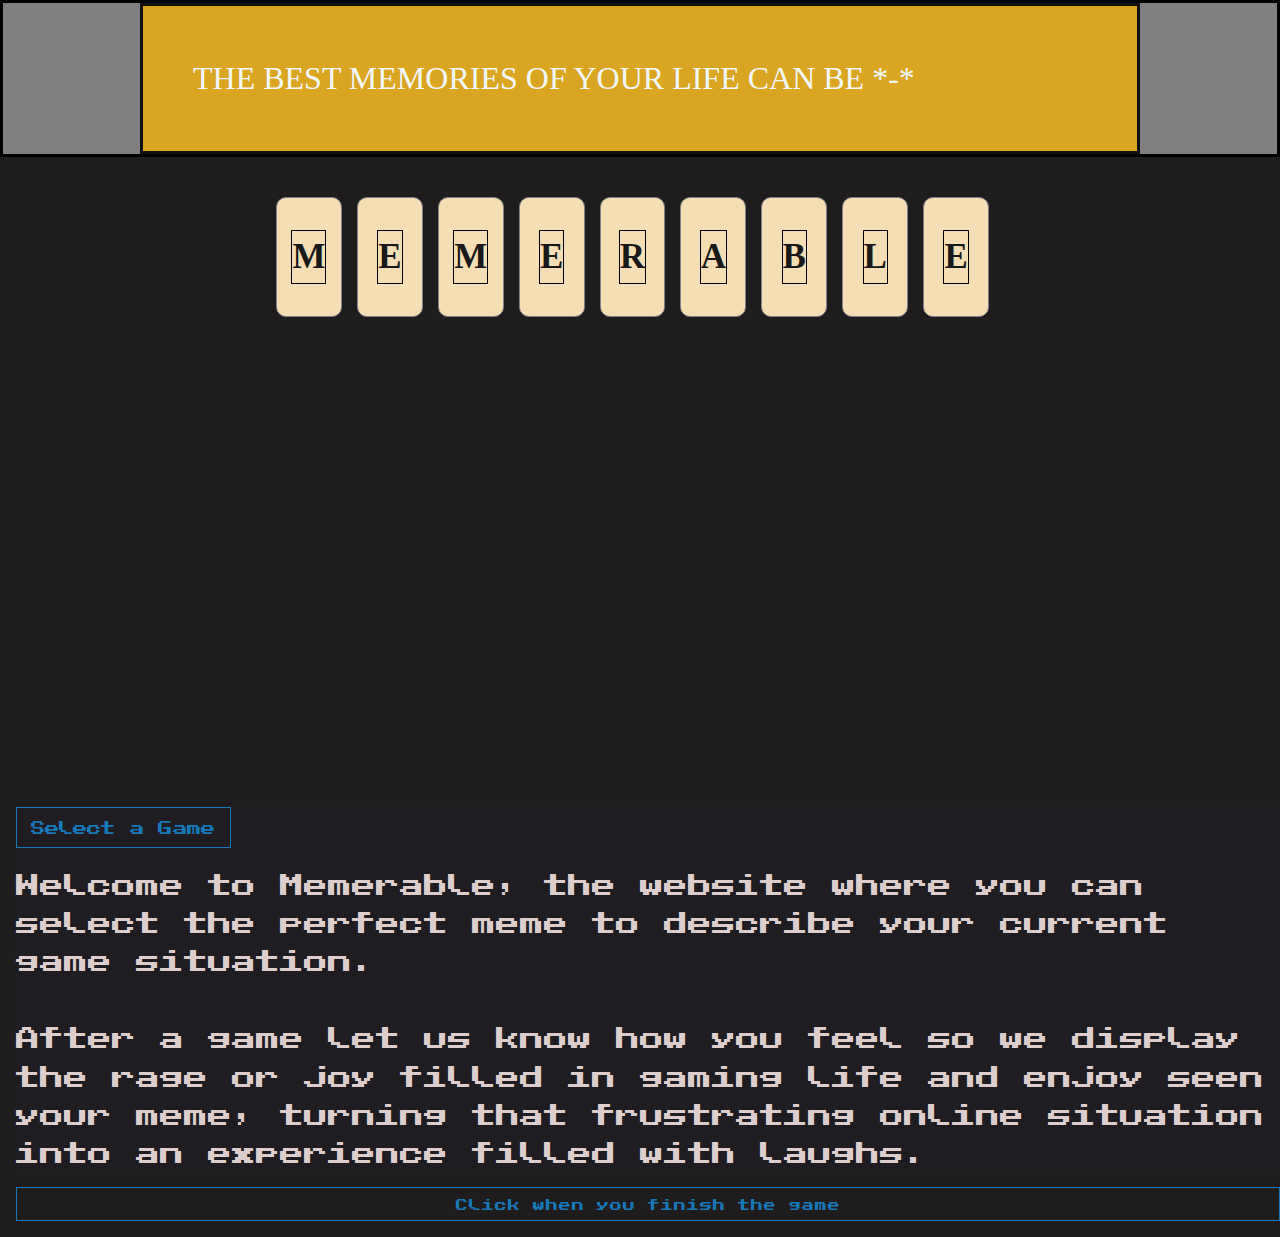
==== commit 346ca611: "final repo" ====
--- a/index.html
+++ b/index.html
@@ -1,165 +1,127 @@
-<!DOCTYPE html>
-<html lang="en">
 
-<head>
-    <meta charset="UTF-8">
-    <meta http-equiv="X-UA-Compatible" content="IE=edge">
+<!doctype html>
+<html class="no-js" lang="en" dir="ltr">
+  <head>
+    <meta charset="utf-8">
+    <meta http-equiv="x-ua-compatible" content="ie=edge">
     <meta name="viewport" content="width=device-width, initial-scale=1.0">
     <title>Memerable</title>
-    <link rel="stylesheet" href="https://cdn.jsdelivr.net/npm/foundation-sites@6.5.1/dist/css/foundation.min.css"
-        integrity="sha256-1mcRjtAxlSjp6XJBgrBeeCORfBp/ppyX4tsvpQVCcpA= sha384-b5S5X654rX3Wo6z5/hnQ4GBmKuIJKMPwrJXn52ypjztlnDK2w9+9hSMBz/asy9Gw sha512-M1VveR2JGzpgWHb0elGqPTltHK3xbvu3Brgjfg4cg5ZNtyyApxw/45yHYsZ/rCVbfoO5MSZxB241wWq642jLtA=="
-        crossorigin="anonymous">
-    <link rel="reset" href="./Assets/CSS/reset.css">
+    <link rel="stylesheet" href="css/foundation.css">
     <link rel="stylesheet" href="./Assets/CSS/style.css">
-    <style>
-        @import url('https://fonts.googleapis.com/css2?family=Grape+Nuts&family=Nanum+Gothic+Coding&family=Orbitron&display=swap');
-    </style>
-</head>
+  </head>
+<body>
 
-<body>
 
     <!--Alejandra-->
 
     <header>
-        <div class="inner-header">
-            <h1 id="header-text">THE BEST MEMORIES OF YOUR LIFE CAN BE *-*</h1>
+      <div class="inner-header">
+          <h1 id="header-text">THE BEST MEMORIES OF YOUR LIFE CAN BE *-*</h1>
+      </div>
+      <div id="logo"></div>
+  </header>
 
-        </div>
-
-        <div id="logo"></div>
-
-    </header>
-
-    <nav>
-        <section class="flex-container">
-            <div class="box">
-                <li>M</li>
-            </div>
-            <div class="box">
-                <li>E</li>
-            </div>
-            <div class="box">
-                <li>M</li>
-            </div>
-            <div class="box">
-                <li>E</li>
-            </div>
-            <div class="box">
-                <li>R</li>
-            </div>
-            <div class="box">
-                <li>A</li>
-            </div>
-            <div class="box">
-                <li>B</li>
-            </div>
-            <div class="box">
-                <li>L</li>
-            </div>
-            <div class="box">
-                <li>E</li>
-            </div>
-        </section>
+  <nav>
+      <section class="flex-container">
+          <div class="box">
+              <li>M</li>
+          </div>
+          <div class="box">
+              <li>E</li>
+          </div>
+          <div class="box">
+              <li>M</li>
+          </div>
+          <div class="box">
+              <li>E</li>
+          </div>
+          <div class="box">
+              <li>R</li>
+          </div>
+          <div class="box">
+              <li>A</li>
+          </div>
+          <div class="box">
+              <li>B</li>
+          </div>
+          <div class="box">
+              <li>L</li>
+          </div>
+          <div class="box">
+              <li>E</li>
+          </div>
+      </section>
+  </nav>
 
 
-    </nav>
+  <!-- diffent images of memes and diffrent quotes (change the images) change is not the same behavior as the las one-->
+  <div class="grid-x expand-column-wrapper auto">
+      <div class="column">
+          <p class="expand-column-content" style="color: black;"></p>
+      </div>
+      <div class="column">
+          <p class="expand-column-content" style="color: black;"></p>
+      </div>
+      <div class="column">
+          <p class="expand-column-content" style="color: black;"></p>
+      </div>
+  </div>
 
 
+   <!--Bottom section where the image will be display, selecte the game and button to take you to the other html -->
+<div class="media-object stack-for-small">
+  <div class="media-object-section">
+    <div class="thumnail">
+      <!--This is where the img will be display-->
+      <div class="imgGame"></div>
+      <!--img  src="https://via.placeholder.com/500"-->
+    </div>
+  </div>
+  <div class="media-object-section">
+    <div class="introduction-container">
+       <!-- to select the game off-canvas-->
+      <button type="button" class="hollow button styleFamily" data-toggle="offCanvasRight1">Select a Game</button>
+      <!--Explanation of the game-->
+      <p align="left">
+         Welcome to Memerable, the website where you can select the perfect meme to describe your current game situation. <br>
+         
+         <br>
+         After a game let us know how you feel so we display the rage or joy filled in gaming life and enjoy seen your meme, turning that frustrating 
+         online situation into an experience filled with laughs. </p>
+    </div>  
+    <!-- to select the game off-canvas-->
+    <!--button type="button" class="hollow button styleFamily" data-toggle="offCanvasRight1">Select a Game</button-->
+    <div class="cell">
+      <div class="off-canvas-wrapper">
+        <div class="off-canvas position-right" id="offCanvasRight1" data-off-canvas>
+          <!--List of games-->
+          <ul id="game-list" >
+            <li game-id="41406">Persona 5 Royal</li>
+            <li game-id="13435">God of war</li>
+            <li game-id="1467">The Witcher</li>
+            <li game-id="19660">UNDERTALE</li>
+            <li game-id="9250">Journey</li>
+            <li game-id="92187">Hades</li>
+            <li game-id="4032">Bloodborne</li>
+            <li game-id="41914">Elden Ring</li>
+            <li game-id="10752">Final fantasy VII</li>
+            <li game-id="4061">GTA</li>
+            <li game-id="4223">Uncharted 4</li>
+            <li game-id="14543">INSIDE</li>
+            <li game-id="15252">Red Dead Redemption 2</li>
+          </ul>
+        </div>
+      </div>
+    </div>
+    <!--Explanation of the game-->
+    <a class="button small expanded bottom hollow styleFamily" href="page2meme.html">Click when you finish the game</a>
+  </div>
+</div>    
 
-    <!--Header/quoet to live by-->
-    <div class="grid-x" style="height: 75px;">
-        <h5 class="cell auto"></h5>
-    </div>
-
-    <!-- diffent images of memes and diffrent quotes (change the images) change is not the same behavior as the las one-->
-    <div class="grid-x expand-column-wrapper auto">
-        <div class="column">
-            <p class="expand-column-content" style="color: black;">Meme 1</p>
-        </div>
-        <div class="column">
-            <p class="expand-column-content" style="color: black;">MEME 2</p>
-        </div>
-        <!--<div class="column">
-            <p class="expand-column-content" style="color: black;">MEME 3</p>
-        </div
-        <div class="column">
-            <p class="expand-column-content" style="color: BLACK;">MEME 4</p>
-        </div-->
-        <div class="column">
-            <p class="expand-column-content" style="color: black;">MEME 5</p>
-        </div>
-    </div>
-
-    <div class="introduction-container">
-         <!--Explanation of the game-->
-
-         <p align="left">Playing video games online is a great way to bond with friends. <br>
-            It’s also a horrible place filled with dream-crushing trolls who exist only to point out your video game inadequacy. 
-            <br>
-            How many times have you been enjoying a pleasant online game only to get completely annihilated by the enemy team?
-            <br> 
-            To realize your whole team is AFK? To lose your internet connection at the worst possible game-winning moment? 
-            <br>
-            Well, you’re not alone! Welcome to Memerable, the website where you can select the perfect meme to describe your current game situation. <br>
-            
-            <br>
-            Send your discord friends a gif after losing a two-hour match online or send a ironic meme to your group chat when <br>
-            you can use to describe your rage filled gaming life and send it to your fellow gamers, turning that frustrating <br>
-            online situation into an experience filled with laughs. </p>
-    </div>  
-
-    <br>
-
-
-
-
-    <!--Bottom section where the image will be display, selecte the game and button to take you to the other html -->
-    <div class="media-object stack-for-small">
-        <div class="media-object-section">
-            <div class="thumnail">
-                <!--This is where the img will be display-->
-                <div class="imgGame"></div>
-                <img src="https://via.placeholder.com/650">
-                <button type="button" class="hollow button" data-toggle="offCanvasRight1">Select a Game</button
-            </div>
-        </div>
-
-        <div class="media-object-section">
-            <!-- to select the game off-canvas-->
-
-            >
-            <div class="cell">
-                <div class="off-canvas-wrapper">
-                    <div class="off-canvas position-right" id="offCanvasRight1" data-off-canvas>
-                        <!--List of games-->
-                        <ul>
-                            <li class="persona-5-Royal">persona 5 Royal</li>
-                            <li class="God-of-war">God of war</li>
-                            <li class="The-witcher">The witcher</li>
-                            <li class="UNDERTALE">UNDERTALE</li>
-                            <li class="Elden-Ring ">Elden Ring</li>
-                            <li class="Final-fantasy VII">Final fantasy VII</li>
-                            <li class="GTA">GTA</li>
-                            <li class="Uncharted-4">Uncharted 4</li>
-                            <li class="INSIDE">INSIDE</li>
-                            <li class="Red-Dead-Redemption">Red Dead Redemption</li>
-                        </ul>
-                    </div>
-                </div>
-            </div>
-           
-            <!--Button to other Html-->
-            <a class="button-small-expanded" clahref="#" href="page2.html">Click when you finish the game</a>
-        </div>
-    </div>
-
-
-
-
-    <!--<img src="madcat.jpg" alt="A mad cat playing video games" width="128" height="128">-->
-
+    <script src="js/vendor/jquery.js"></script>
+    <script src="js/vendor/what-input.js"></script>
+    <script src="js/vendor/foundation.js"></script>
+    <script src="js/app.js"></script>
     <script src="./Assets/JS/memerable.js"></script>
-    <script src="gameapi.js"></script>
-</body>
-
-</html>+  </body>
+</html>
--- a/Assets/CSS/style.css
+++ b/Assets/CSS/style.css
@@ -0,0 +1,669 @@
+
+*, 
+*:before,
+*:after{
+    padding: 0;
+    margin: 0;
+    box-sizing: border-box;
+
+}
+
+@font-face {
+  font-family: myfont;
+  src: url(../Fonts/PublicPixel-0W5Kv.ttf);
+
+}
+body{
+  background-color: rgb(31, 28, 29);
+  background-repeat: repeat;
+  margin: 0;
+  
+}
+
+header{
+    display: flex;
+    width: 100%;
+    height: 100%;
+    background-color:grey;
+    border: black solid;
+    
+}
+
+.inner-header{
+    background-color: goldenrod;
+    margin: auto;
+    display: flex;
+    height: 60%;
+    width: 1000px;
+    border: rgb(17, 16, 16) solid;
+}
+#header-text{
+    color: aliceblue;
+    font-family: orbitron;
+    font-size: xx-large;
+    flex-wrap: nowrap;
+    display: flex;
+    align-items: center;
+    justify-content: space-evenly;
+    margin: 50px;
+    
+
+}
+
+#header:hover{
+    color: aqua;
+
+}
+
+    li{
+    color: rgb(26, 25, 25);
+    font-family: orbitron;
+    display: flex;
+    align-items:center;
+    justify-content: center;
+    font-size: 35px;
+    text-align: center;
+    border: 1px solid black ;
+    
+}
+
+li:hover{
+    color: greenyellow;
+}
+
+
+  
+  .background {
+    width: 100vw;
+    height: 100vh;
+    background: #3E1E68;
+  }
+  
+  .flex-container{
+      display: flex;
+      flex-direction: row;
+      flex-wrap:nowrap;
+      padding: 20px;
+      width: 60%;
+      margin: 20px 20%;
+      justify-content: space-evenly;
+      align-content: center;
+
+
+  }
+
+  .box{
+      border: 1px solid #838087;
+      background-color:wheat;
+      color: black;
+      font-family: orbitron;
+      font-weight: bolder;
+      width: 120px;
+      height: 120px;
+      text-align: center;
+      display: flex;
+      margin-right: 15px;
+      border-radius:  10px;
+      align-items: center;
+      justify-content: center;
+
+
+  }
+ /*Alejandra*/
+
+ .btn-begin-text{
+     font-family: Nanum Gothic Coding;
+     font-size: 30px;
+     text-decoration: none;
+     height: 20vh;
+     width: 20%;
+     height: 60%;
+     background: none;
+     display: flex;
+     justify-content: center;
+     
+     margin: auto;
+    height: none;
+     border: 1px solid rgb(15, 14, 14);
+     border-radius: 30px;
+     padding: 10px;
+     position: bottom;
+    
+
+ }
+
+ #btn-begin {
+    font-family: orbitron;
+    font-size: x-large;
+    margin-bottom: 2rem;
+    text-align: left;
+    align-items:left;
+    margin: auto;
+    height: 15vh;
+    display: flex;
+    align-items: center;
+  
+    font-weight: bolder;
+    text-align: center;
+    display: flex;
+    margin-right: 40px;
+    border-radius:  40px;
+    border: 1px  black;
+  
+    position: inherit;
+   
+   
+ }
+ 
+a{
+    color: rgb(20, 18, 18);
+}
+/*Alejandra*/
+
+.product-feature-section-headline1 {
+    font-family: orbitron;
+    font-size: xx-large;
+    margin-bottom: 2rem;
+    text-align: left;
+    align-items:left;
+    margin: auto;
+    height: 15vh;
+    display: flex;
+    align-items: center;
+  
+    font-weight: bolder;
+    text-align: center;
+    display: flex;
+    margin-right: 40px;
+    border-radius:  40px;
+    border: 0.5px solid black;
+    padding: 10px;
+   
+    
+  }
+
+  .button-rounded-hover {
+    border: 0;
+    border-radius: 12px;
+    padding: 2rem 3rem;
+    text-transform: uppercase;
+    position: relative;
+    overflow: hidden;
+    font-size: 1rem;
+    letter-spacing: 2px;
+    transition: all 0.35s ease;
+    -webkit-transform: translateZ(0);
+            transform: translateZ(0);
+  }
+
+  .button-rounded-hover:before {
+    border: 1px solid #838087;
+    background-color:wheat;
+    color: pink;
+    font-family: Nanum Gothic Coding;
+    font-weight: bolder;
+    width: 120px;
+    height: 120px;
+    text-align: center;
+    display: flex;
+    margin-right: 15px;
+    border-radius:  10px;
+    align-items: center;
+    justify-content: center;
+  }
+           
+  
+  .button-rounded-hover:after {
+    position: absolute;
+    top: 0px;
+    bottom: 0px;
+    left: 0px;
+    right: 0px;
+    border: 10px floralwhite;
+    content: '';
+    border-radius: 10px;
+    
+  }
+
+  .button-rounded-hover:hover:after{
+    content: "";
+    position: absolute;
+    background-color: rgb(215, 205, 212);
+    height: 3px;
+    width: 100%;
+    left: 0;
+    bottom: -10px;
+    transition: 0.3s;
+
+  } /*Alejandra*/
+
+  .button-rounded-hover:hover,
+  .button-rounded-hover:focus {
+    background-color: rgb(18, 16, 16);
+  }
+  
+  .button-rounded-hover:hover::before,
+  .button-rounded-hover:focus::before {
+    -webkit-transform: translateX(0%);
+        -ms-transform: translateX(0%);
+            transform: translateX(0%);
+    opacity: 0.25;
+  }
+  
+  
+.product-feature-section {
+    padding: 5rem;
+    
+  }
+  
+  .product-feature-section-outer {
+    display: -webkit-flex;
+    display: -ms-flexbox;
+    display: flex;
+    max-width: 100%;
+    margin: 0 auto;
+    -webkit-flex-direction: column;
+        -ms-flex-direction: column;
+            flex-direction: column;
+  }
+  
+  @media print, screen and (min-width: 40em) {
+    .product-feature-section-outer {
+      max-width: 75%;
+    }
+  
+ }
+  .product-feature-section-headline {
+    font-family: orbitron;
+    font-size: xx-large;
+    margin-bottom: 2rem;
+    text-align: left;
+    align-items:left;
+    margin: auto;
+    height: 15vh;
+    display: flex;
+    align-items: center;
+  
+    font-weight: bolder;
+    text-align: center;
+    display: flex;
+    margin-right: 40px;
+    border-radius:  40px;
+    border: 0.5px solid black;
+    padding: 10px;
+   
+    
+  }
+
+  .product-feature-section-feature {
+    display: -webkit-flex;
+    display: -ms-flexbox;
+    display: flex;
+    -webkit-align-items: flex-start;
+        -ms-flex-align: start;
+            align-items: flex-start;
+    padding: 1rem;
+    -webkit-flex: 1 0 50%;
+        -ms-flex: 1 0 50%;
+            flex: 1 0 50%;
+    -webkit-justify-content: flex-start;
+        -ms-flex-pack: start;
+            justify-content: flex-start;
+    -webkit-flex-direction: column;
+        -ms-flex-direction: column;
+            flex-direction: column;
+        
+        
+        
+        
+        }
+
+
+        .button-rounded-hover {
+            border: 0;
+            border-radius: 12px;
+            padding: 2rem 3rem;
+            text-transform: uppercase;
+            position: relative;
+            overflow: hidden;
+            font-size: 1rem;
+            letter-spacing: 2px;
+            transition: all 0.35s ease;
+            -webkit-transform: translateZ(0);
+                    transform: translateZ(0);
+          }
+          
+          .button-rounded-hover:before {
+            border: 1px solid #838087;
+            background-color:wheat;
+            color: pink;
+            font-family: Nanum Gothic Coding;
+            font-weight: bolder;
+            width: 120px;
+            height: 120px;
+            text-align: center;
+            display: flex;
+            margin-right: 15px;
+            border-radius:  10px;
+            align-items: center;
+            justify-content: center;
+          }
+                   
+          
+          
+          .button-rounded-hover:after {
+            position: absolute;
+            top: 0px;
+            bottom: 0px;
+            left: 0px;
+            right: 0px;
+            border: 10px floralwhite;
+            content: '';
+            border-radius: 10px;
+            
+          }
+        
+          .button-rounded-hover:hover:after{
+            content: "";
+            position: absolute;
+            background-color: rgb(215, 205, 212);
+            height: 3px;
+            width: 100%;
+            left: 0;
+            bottom: -10px;
+            transition: 0.3s;
+        
+          } /*Alejandra*/
+        
+          
+          
+          .button-rounded-hover:hover,
+          .button-rounded-hover:focus {
+            background-color: rgb(18, 16, 16);
+          }
+          
+          .button-rounded-hover:hover::before,
+          .button-rounded-hover:focus::before {
+            -webkit-transform: translateX(0%);
+                -ms-transform: translateX(0%);
+                    transform: translateX(0%);
+            opacity: 0.25;
+          }
+          
+          
+        .product-feature-section {
+            padding: 5rem;
+            
+          }
+          
+          .product-feature-section-outer {
+            display: -webkit-flex;
+            display: -ms-flexbox;
+            display: flex;
+            max-width: 100%;
+            margin: 0 auto;
+            -webkit-flex-direction: column;
+                -ms-flex-direction: column;
+                    flex-direction: column;
+          }
+          
+          @media print, screen and (min-width: 40em) {
+            .product-feature-section-outer {
+              max-width: 75%;
+            }
+          
+         }
+          .product-feature-section-headline {
+            font-family: orbitron;
+            font-size: xx-large;
+            margin-bottom: 2rem;
+            text-align: left;
+            align-items:left;
+            margin: auto;
+            height: 15vh;
+            display: flex;
+            align-items: center;
+          
+            font-weight: bolder;
+            text-align: center;
+            display: flex;
+            margin-right: 40px;
+            border-radius:  40px;
+            border: 0.5px solid black;
+            padding: 10px;
+           
+            
+          }
+          
+    
+          
+          .product-feature-section-feature {
+            display: -webkit-flex;
+            display: -ms-flexbox;
+            display: flex;
+            -webkit-align-items: flex-start;
+                -ms-flex-align: start;
+                    align-items: flex-start;
+            padding: 1rem;
+            -webkit-flex: 1 0 50%;
+                -ms-flex: 1 0 50%;
+                    flex: 1 0 50%;
+            -webkit-justify-content: flex-start;
+                -ms-flex-pack: start;
+                    justify-content: flex-start;
+            -webkit-flex-direction: column;
+                -ms-flex-direction: column;
+                    flex-direction: column;
+          }
+          
+          
+          .product-feature-section-feature .feature-title {
+            margin-bottom: 0;
+            line-height: 16px;
+            font-size: 20rem;
+          }
+          
+          .product-feature-section-feature .feature-desc {
+            margin-bottom: 0;
+          }
+          
+          .product-feature-section-feature .fa {
+            margin-right: 1.25rem;
+            font-size: 2rem;
+          }
+          
+          @media print, screen and (min-width: 40em) {
+            .product-feature-section-feature {
+              padding: 2rem;
+              -webkit-flex: 1 0 50%;
+                  -ms-flex: 1 0 50%;
+                      flex: 1 0 50%;
+              -webkit-justify-content: flex-start;
+                  -ms-flex-pack: start;
+                      justify-content: flex-start;
+              -webkit-flex-direction: row;
+                  -ms-flex-direction: row;
+                      flex-direction: row;
+            }
+          }
+          
+         
+          
+          .text-button{
+            font-family: Nanum Gothic Coding;
+            font-size: 30px;
+            text-align: center;
+            margin: 4px 10px;
+            
+          }
+      
+
+  
+/* expanding hover colums */ 
+
+.expand-column-wrapper {
+  height: 50vh;
+  max-width: 100%;
+}
+
+.expand-column-wrapper .column {
+  padding: 1rem;
+  transition: all 0.5s ease-in-out;
+  display: -webkit-flex;
+  display: -ms-flexbox;
+  display: flex;
+  -webkit-align-items: center;
+      -ms-flex-align: center;
+          align-items: center;
+  -webkit-justify-content: center;
+      -ms-flex-pack: center;
+          justify-content: center;
+}
+
+.expand-column-wrapper .column:hover {
+  -webkit-flex-basis: 40%;
+      -ms-flex-preferred-size: 40%;
+          flex-basis: 40%;
+}
+
+.expand-column-wrapper .column:hover .expand-column-content {
+  opacity: 1;
+}
+
+.expand-column-wrapper .expand-column-content {
+  color: #fefefe;
+  font-weight: bold;
+  opacity: 0;
+  transition: all 0.5s ease-in-out;
+}
+
+@media screen and (max-width: 39.9375em) {
+  .expand-column-wrapper {
+    -webkit-flex-direction: column;
+        -ms-flex-direction: column;
+            flex-direction: column;
+  }
+}
+
+.grid-x {
+ 
+  size: 10px;
+  background-image: url(../Images/3506328.jpg);
+  justify-content:space-around;
+}
+
+.expand-column-wrapper .column:nth-of-type(1) {
+  background: url("https://media4.giphy.com/media/kC5QpJdTycS0pLOTVN/giphy.gif?cid=ecf05e47rfqb63o8kizlgjhi0l0vjt71y5bh1sydjo5qasuw&rid=giphy.gif&ct=s") center center no-repeat;
+  height: 50vh;
+  background-size: cover;
+  padding: 5%;
+  
+  
+}
+
+.expand-column-wrapper .column:nth-of-type(2) {
+  background: url("https://media4.giphy.com/media/0iTtULi8IsCctlQVrp/giphy.gif?cid=ecf05e474dae6j1s20wbo76upnhwe6itq8eoi2b65uzki6i9&rid=giphy.gif&ct=") center center no-repeat;
+  height: 50vh;
+  background-size: cover;
+  padding: 5%;
+  
+}
+
+.expand-column-wrapper .column:nth-of-type(3) {
+  background: url("https://media4.giphy.com/media/kC5QpJdTycS0pLOTVN/giphy.gif?cid=ecf05e47rfqb63o8kizlgjhi0l0vjt71y5bh1sydjo5qasuw&rid=giphy.gif&ct=s") center center no-repeat;
+  height: 50vh;
+  background-size: cover;
+  padding: 5%;
+}
+
+.expand-column-wrapper .column:nth-of-type(4) {
+  background: url("https://media4.giphy.com/media/0iTtULi8IsCctlQVrp/giphy.gif?cid=ecf05e474dae6j1s20wbo76upnhwe6itq8eoi2b65uzki6i9&rid=giphy.gif&ct=s") center center no-repeat;
+  height: 50vh;
+  background-size: cover;
+  padding: 5%;
+}
+
+.expand-column-wrapper .column:nth-of-type(5) {
+  background: url("https://media4.giphy.com/media/kC5QpJdTycS0pLOTVN/giphy.gif?cid=ecf05e47rfqb63o8kizlgjhi0l0vjt71y5bh1sydjo5qasuw&rid=giphy.gif&ct=s") center center no-repeat;
+  height: 50vh;
+  background-size: cover;
+  
+  padding: 5%;
+  
+}
+
+
+.introduction-container{
+  font-family: myfont;
+  color: #ddcdcd;
+  background-color: #1f1c22;
+  justify-content: center;
+  font-size: x-large;
+
+}
+
+
+
+
+/* CSS "SELECT A GAME" btn*/ 
+.styleBotton {
+  font-family: myfont;
+  font-size: 50px;
+  letter-spacing: 2px;
+  text-decoration: none;
+  text-transform: uppercase;
+  color: #000;
+  cursor: pointer;
+  border: 3px solid;
+  padding: 0.25em 0.5em;
+  box-shadow: 1px 1px 0px 0px, 2px 2px 0px 0px, 3px 3px 0px 0px, 4px 4px 0px 0px, 5px 5px 0px 0px;
+  position: relative;
+  user-select: none;
+  -webkit-user-select: none;
+  touch-action: manipulation;
+}
+
+.styleBotton:active {
+  box-shadow: 0px 0px 0px 0px;
+  top: 5px;
+  left: 5px;
+}
+
+@media (min-width: 768px) {
+  .styleBotton  {
+    padding: 0.25em 0.75em;
+  }
+}
+
+.toPageTwoBotton {
+  font-family: myfont;
+  font-size: 16px;
+  letter-spacing: 2px;
+  text-decoration: none;
+  text-transform: uppercase;
+  color: #000;
+  cursor: pointer;
+  border: 3px solid;
+  padding: 0.25em 0.5em;
+  box-shadow: 1px 1px 0px 0px, 2px 2px 0px 0px, 3px 3px 0px 0px, 4px 4px 0px 0px, 5px 5px 0px 0px;
+  position: relative;
+  user-select: none;
+  -webkit-user-select: none;
+  touch-action: manipulation;
+}
+
+.styleBotton:active {
+  box-shadow: 0px 0px 0px 0px;
+  top: 5px;
+  left: 5px;
+}
+
+@media (min-width: 768px) {
+  .styleBotton  {
+    padding: 0.25em 0.75em;
+  }
+}
+
+.styleFamily {
+  font-family: myfont;
+}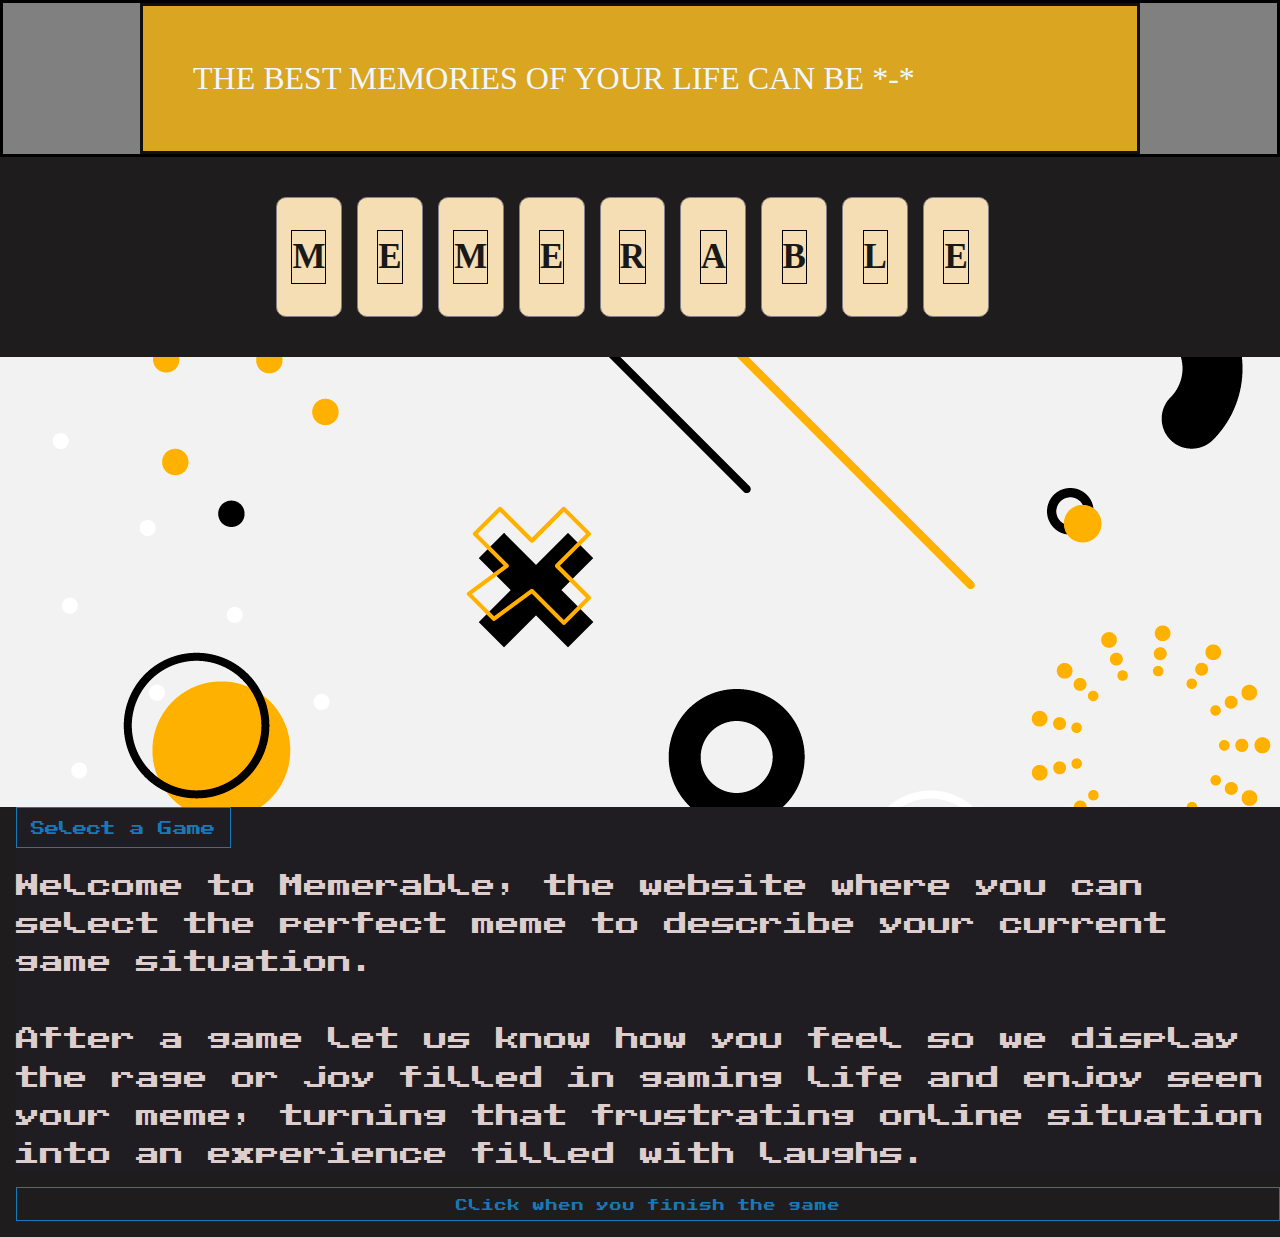
==== commit fa59e18f: "Fix script file paths" ====
--- a/index.html
+++ b/index.html
@@ -6,7 +6,7 @@
     <meta http-equiv="x-ua-compatible" content="ie=edge">
     <meta name="viewport" content="width=device-width, initial-scale=1.0">
     <title>Memerable</title>
-    <link rel="stylesheet" href="css/foundation.css">
+    <link rel="stylesheet" href="./Assets/CSS/foundation.css">
     <link rel="stylesheet" href="./Assets/CSS/style.css">
   </head>
 <body>
@@ -114,14 +114,14 @@
       </div>
     </div>
     <!--Explanation of the game-->
-    <a class="button small expanded bottom hollow styleFamily" href="page2meme.html">Click when you finish the game</a>
+    <a class="button small expanded bottom hollow styleFamily" href="page2.html">Click when you finish the game</a>
   </div>
 </div>    
 
-    <script src="js/vendor/jquery.js"></script>
-    <script src="js/vendor/what-input.js"></script>
-    <script src="js/vendor/foundation.js"></script>
-    <script src="js/app.js"></script>
-    <script src="./Assets/JS/memerable.js"></script>
+<script src="./Assets/JS/Vendor/jquery.js"></script>
+<script src="./Assets/JS/Vendor/what-input.js"></script>
+<script src="./Assets/JS/Vendor/foundation.js"></script>
+<script src="./Assets/JS/app.js"></script>
+<script src="./Assets/JS/memerable.js"></script>
   </body>
 </html>
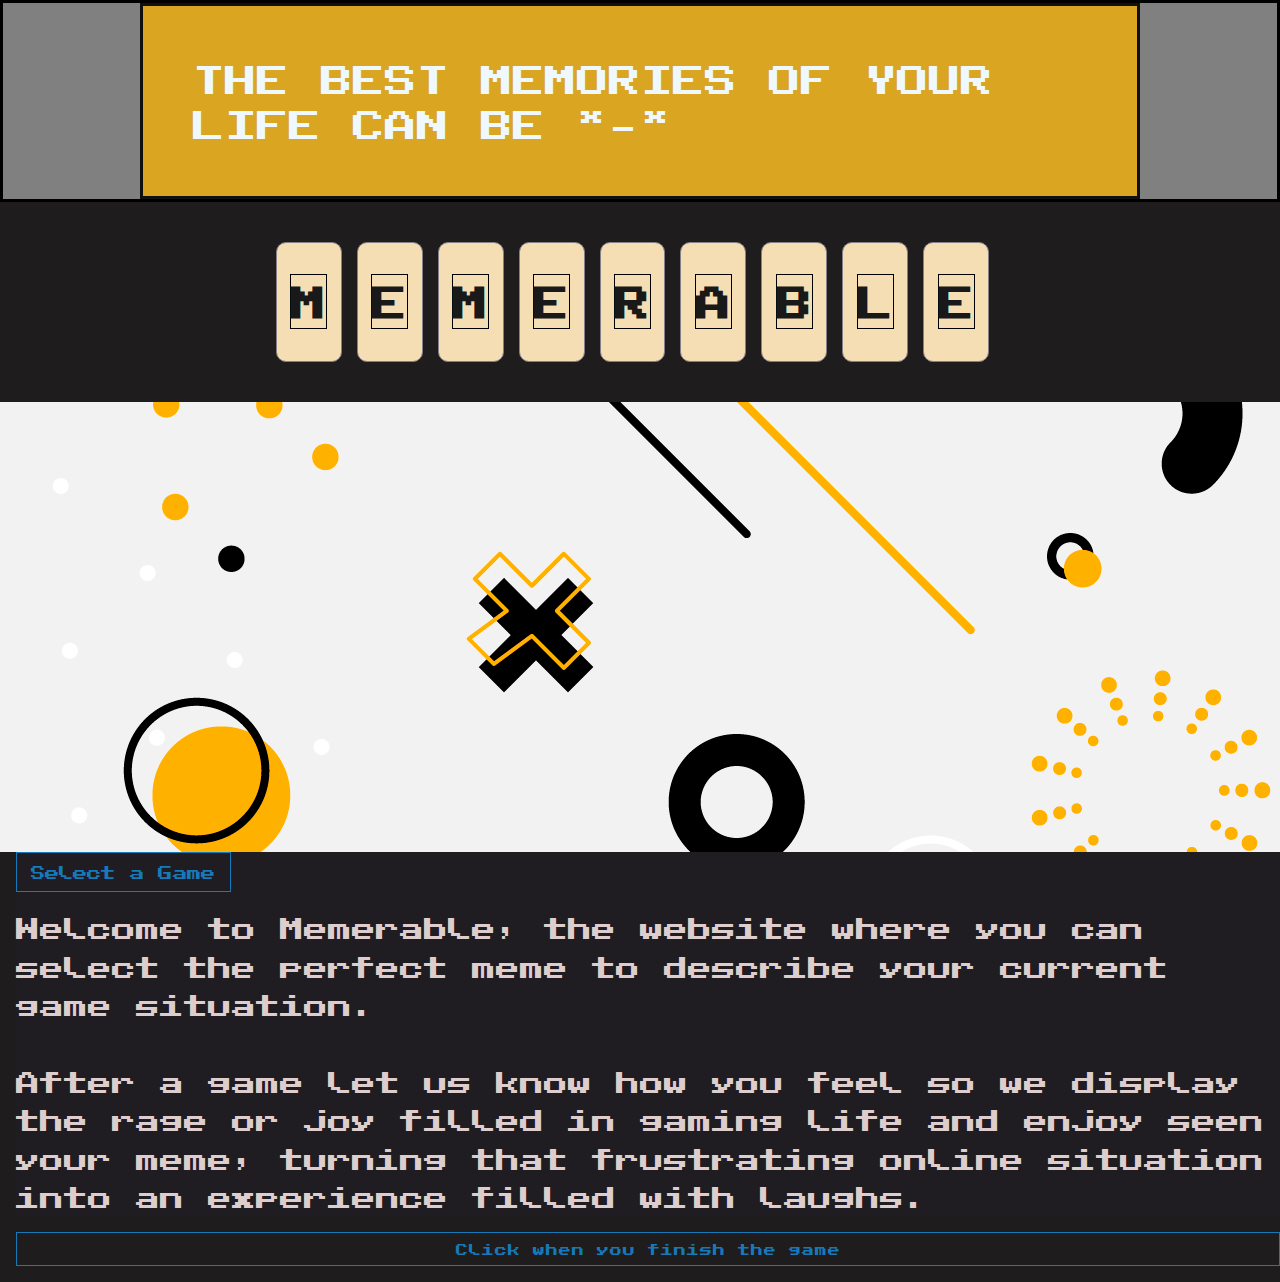
==== commit df57f943: "Merge pull request #22 from AllSystemsRGeorge/Aleja-new-branch" ====
--- a/Assets/CSS/style.css
+++ b/Assets/CSS/style.css
@@ -26,6 +26,7 @@
     height: 100%;
     background-color:grey;
     border: black solid;
+    font-family: myfont;
     
 }
 
@@ -36,10 +37,11 @@
     height: 60%;
     width: 1000px;
     border: rgb(17, 16, 16) solid;
+    font-family: myfont;
 }
 #header-text{
     color: aliceblue;
-    font-family: orbitron;
+    font-family: myfont;
     font-size: xx-large;
     flex-wrap: nowrap;
     display: flex;
@@ -57,7 +59,7 @@
 
     li{
     color: rgb(26, 25, 25);
-    font-family: orbitron;
+    font-family: myfont;
     display: flex;
     align-items:center;
     justify-content: center;
